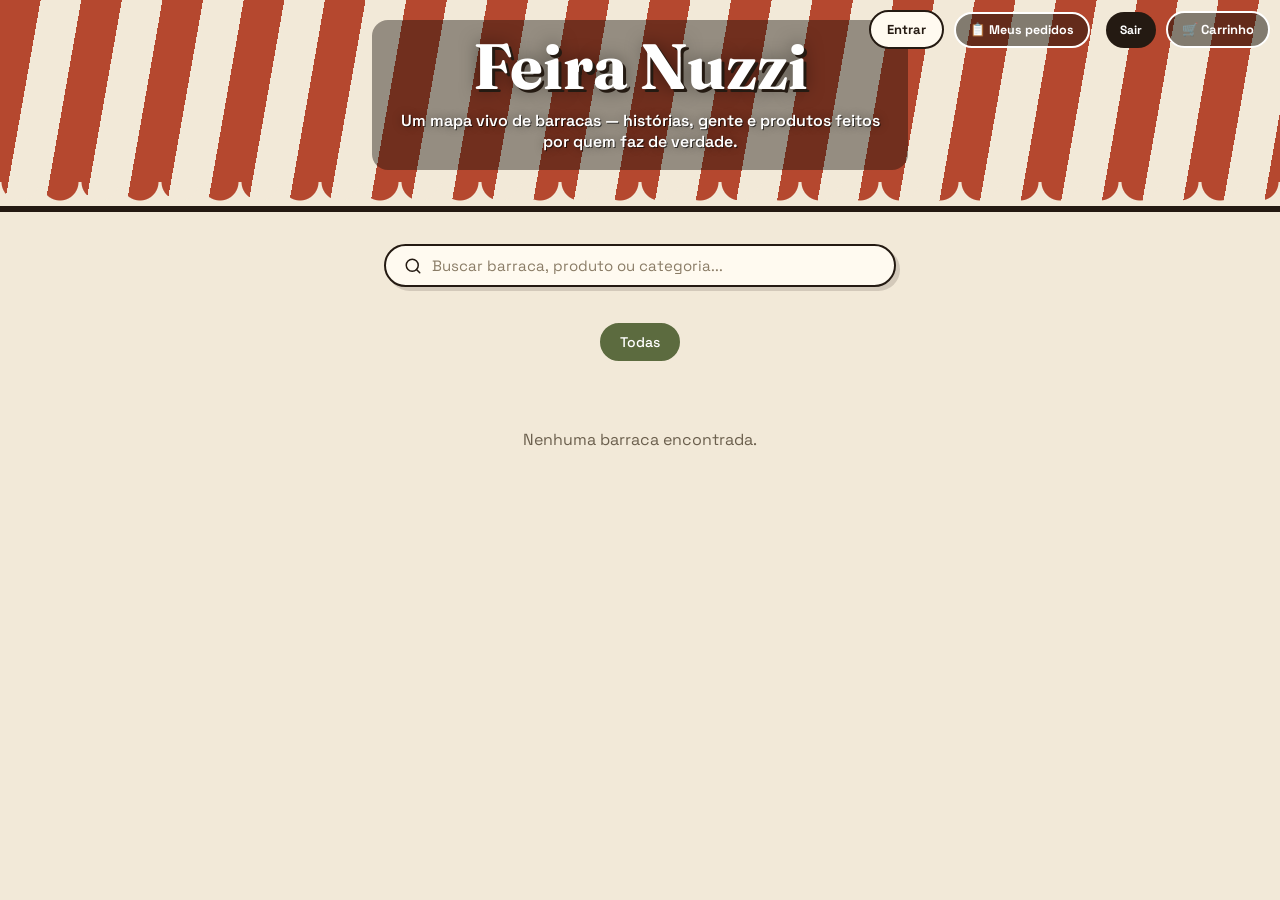
==== index.html @ e89bd3b4 "teste" ====
<!DOCTYPE html>
<html lang="pt-BR">

<head>
    <meta charset="UTF-8">
    <meta name="viewport" content="width=device-width, initial-scale=1, viewport-fit=cover">
    <meta name="theme-color" content="#b5482f">
    <meta name="color-scheme" content="light">
    <meta name="mobile-web-app-capable" content="yes">
    <meta name="apple-mobile-web-app-capable" content="yes">
    <meta name="apple-mobile-web-app-status-bar-style" content="black-translucent">
    <meta name="apple-mobile-web-app-title" content="Feira Nuzzi">
    <title>Feira Nuzzi</title>
    <link rel="stylesheet" href="style.css">
</head>

<body>

    <svg style="display:none" aria-hidden="true">
        <symbol id="i-eye" viewBox="0 0 24 24">
            <path d="M1 12s4-8 11-8 11 8 11 8-4 8-11 8-11-8-11-8z" />
            <circle cx="12" cy="12" r="3" />
        </symbol>
        <symbol id="i-eye-off" viewBox="0 0 24 24">
            <path d="M17.94 17.94A10.94 10.94 0 0 1 12 20c-7 0-11-8-11-8a21.86 21.86 0 0 1 5.06-6.94" />
            <path d="M9.9 4.24A10.94 10.94 0 0 1 12 4c7 0 11 8 11 8a21.86 21.86 0 0 1-3.22 4.44" />
            <path d="M14.12 14.12a3 3 0 1 1-4.24-4.24" />
            <line x1="1" y1="1" x2="23" y2="23" />
        </symbol>
        <symbol id="i-search" viewBox="0 0 24 24">
            <circle cx="11" cy="11" r="8" />
            <line x1="21" y1="21" x2="16.65" y2="16.65" />
        </symbol>
    </svg>

    <div class="login-wrap" id="loginScreen">
        <header class="top">
            <div class="title-block">
                <div class="eyebrow">Bem-vindo(a)</div>
                <h1>Feira Nuzzi</h1>
                <p>Um único login para reservar na feira ou tocar a sua barraca.</p>
            </div>
        </header>
        <div class="lp-body">
            <div class="auth-panel">
                <button type="button" class="back-to-catalog" id="backToCatalogBtn">← Voltar ao catálogo</button>
                <div class="top-tag">ACESSO ÚNICO</div>
                <h2 id="lpTitle">Entrar</h2>
                <p class="sub" id="lpSub">Acesse com o mesmo login, cliente ou vendedor — a gente leva você pro lugar
                    certo.</p>
                <div class="login-note" id="loginNote">Faça login (ou crie sua conta) pra continuar.</div>

                <div class="auth-tabs">
                    <button type="button" id="tabLoginBtn" class="active">Entrar</button>
                    <button type="button" id="tabRegisterBtn">Criar conta</button>
                </div>

                <form id="loginForm">
                    <div class="field">
                        <label for="loginEmail">E-mail</label>
                        <input type="email" id="loginEmail" placeholder="voce@escola.pr.gov.br" autocomplete="username"
                            required>
                    </div>
                    <div class="field">
                        <label for="loginPass">Senha</label>
                        <div class="input-wrap">
                            <input type="password" id="loginPass" placeholder="••••••••" autocomplete="current-password"
                                required>
                            <button type="button" class="toggle-eye" data-target="loginPass" aria-label="Mostrar senha">
                                <svg class="icon"><use href="#i-eye" /></svg>
                            </button>
                        </div>
                    </div>
                    <div class="field-error" id="loginError">E-mail ou senha incorretos.</div>
                    <div class="forgot-msg" id="forgotMsg">Se este e-mail existir, enviaremos as instruções
                        (demonstração).</div>
                    <div class="row-between">
                        <label class="remember"><input type="checkbox" id="rememberMe" checked> Manter conectado</label>
                        <button type="button" class="forgot-link" id="forgotBtn">Esqueci minha senha</button>
                    </div>
                    <button type="submit" class="auth-submit">Entrar</button>
                </form>

                <form id="registerForm" style="display:none">
                    <div class="field" id="regNameField">
                        <label for="regName">Seu nome</label>
                        <input type="text" id="regName" placeholder="Como podemos te chamar?" required>
                    </div>
                    <div class="field">
                        <label for="regEmail">E-mail</label>
                        <input type="email" id="regEmail" placeholder="voce@escola.pr.gov.br" autocomplete="username" required>
                    </div>
                    <div class="field">
                        <label for="regPass">Crie uma senha</label>
                        <div class="input-wrap">
                            <input type="password" id="regPass" placeholder="Mínimo 6 caracteres" minlength="6"
                                autocomplete="new-password" required>
                            <button type="button" class="toggle-eye" data-target="regPass" aria-label="Mostrar senha">
                                <svg class="icon"><use href="#i-eye" /></svg>
                            </button>
                        </div>
                    </div>
                    <div class="field-error" id="registerError"></div>
                    <button type="submit" class="auth-submit">Criar conta e entrar</button>
                </form>

                <div class="lp-note">
                    <b>Contas de demonstração:</b><br>
                    Cliente: cliente@feiranuzzi.com · senha compras123<br>
                    Vendedor: nino@feiranuzzi.com · senha colheita2024<br>
                    Admin: admin@feiranuzzi.com · senha admin123
                </div>
            </div>
        </div>
    </div>

    <div id="app-cliente">
        <header class="top">
            <div class="header-actions">
                <button type="button" class="feira-login-link" id="openLoginBtn">Entrar</button>
                <div class="account-cluster" id="accountCluster" hidden>
                    <button type="button" class="feira-orders-btn" id="openOrdersBtn">📋 Meus pedidos</button>
                    <button type="button" class="feira-logout-btn" id="logoutBtn">Sair</button>
                </div>
                <div class="cart-corner">
                    <button class="cart-btn" id="cartBtn">
                        🛒 Carrinho
                        <span class="cart-badge" id="cartBadge" style="display:none">0</span>
                    </button>
                </div>
            </div>
            <div class="title-block">
                <h1>Feira Nuzzi</h1>
                <p>Um mapa vivo de barracas — histórias, gente e produtos feitos por quem faz de verdade.</p>
            </div>
        </header>

        <div class="cart-overlay" id="cartOverlay">
            <div class="cart-panel">
                <button class="close" id="cartClose">✕</button>
                <h2>Seu carrinho</h2>
                <div id="cartContent"></div>
            </div>
        </div>

        <div class="orders-overlay" id="ordersOverlay">
            <div class="orders-panel">
                <button class="close" id="ordersClose">✕</button>
                <h2>Meus pedidos</h2>
                <p class="sub">Acompanhe o status e a senha de retirada de cada reserva.</p>
                <div id="ordersContent"></div>
            </div>
        </div>

        <div class="ticket-overlay" id="ticketOverlay">
            <div class="ticket-panel" id="ticketPanel"></div>
        </div>

        <div class="confirm-overlay" id="confirmOverlay">
            <div class="confirm-panel" id="confirmPanel"></div>
        </div>

        <div class="search-wrap">
            <div class="search-box">
                <svg width="18" height="18" viewBox="0 0 24 24" fill="none" stroke="currentColor" stroke-width="2"
                    stroke-linecap="round" stroke-linejoin="round">
                    <circle cx="11" cy="11" r="8"></circle>
                    <line x1="21" y1="21" x2="16.65" y2="16.65"></line>
                </svg>
                <input type="text" id="searchInput" placeholder="Buscar barraca, produto ou categoria...">
            </div>
        </div>

        <div class="filters" id="filters"></div>

        <main>
            <div class="grid" id="grid"></div>
        </main>

        <div class="overlay" id="overlay">
            <div class="panel" id="panel"></div>
        </div>
    </div>

    <script src="script.js"></script>
</body>

</html>
---- style.css ----
@import url('https://fonts.googleapis.com/css2?family=Fraunces:opsz,wght@9..144,400;9..144,600;9..144,700&family=Space+Grotesk:wght@400;500;700&display=swap');

:root {
    --canvas: #f2e9d8;
    --awning-a: #b5482f;
    --awning-b: #f2e9d8;
    --ink: #241a12;
    --ink-soft: #3a2f22;
    --olive: #5c6b3f;
    --mustard: #d69a2d;
    --card: #fffaf0;
    --line: rgba(36, 26, 18, 0.15);
    --muted: #6b5f4d;
    --label: #5c5142;
}

* { box-sizing: border-box; margin: 0; padding: 0; }

html, body { width: 100%; max-width: 100%; overflow-x: hidden; }
html { -webkit-text-size-adjust: 100%; text-size-adjust: 100%; }

body {
    background: var(--canvas);
    color: var(--ink);
    font-family: 'Space Grotesk', sans-serif;
    min-height: 100vh;
    min-height: 100dvh;
    padding-left: env(safe-area-inset-left);
    padding-right: env(safe-area-inset-right);
}

h1, h2, h3, .display { font-family: 'Fraunces', serif; }
button, input, select, textarea { font-family: inherit; color: inherit; font-size: 16px; }
button { cursor: pointer; -webkit-tap-highlight-color: transparent; touch-action: manipulation; }
img { max-width: 100%; height: auto; display: block; }
input, select, textarea { max-width: 100%; }

@media (prefers-reduced-motion: reduce) {
    * { animation-duration: 0.001ms !important; transition-duration: 0.001ms !important; }
}

:focus-visible { outline: 2px solid var(--mustard); outline-offset: 2px; }

.icon { width: 18px; height: 18px; stroke: currentColor; fill: none; stroke-width: 2; stroke-linecap: round; stroke-linejoin: round; flex: none; }

header.top {
    position: relative;
    overflow: hidden;
    background: repeating-linear-gradient(100deg, var(--awning-a) 0px, var(--awning-a) 40px, var(--awning-b) 40px, var(--awning-b) 80px);
    padding: calc(20px + env(safe-area-inset-top)) 16px 36px;
    text-align: center;
    border-bottom: 6px solid var(--ink);
}
header.top::after {
    content: "";
    position: absolute;
    left: 0; right: 0; bottom: -2px; height: 26px;
    background: radial-gradient(circle at 20px 0, transparent 18px, var(--canvas) 19px) repeat-x;
    background-size: 40px 26px;
}
header.top .eyebrow {
    display: inline-block;
    font-size: 12px;
    letter-spacing: .14em;
    text-transform: uppercase;
    color: #fff;
    background: var(--ink);
    padding: 6px 14px;
    border-radius: 2px;
    margin-bottom: 14px;
}
header.top .title-block {
    display: inline-block;
    max-width: min(100%, 640px);
    background: rgba(20, 14, 8, .42);
    border-radius: 16px;
    padding: 14px clamp(14px, 4vw, 28px) 18px;
}
header.top h1 {
    color: #fff;
    font-size: clamp(28px, 8vw, 64px);
    font-weight: 700;
    text-shadow: 3px 3px 0 var(--ink), 0 0 18px rgba(0, 0, 0, .5);
    line-height: 1;
    word-break: break-word;
}
header.top p {
    color: #fff;
    max-width: 480px;
    margin: 12px auto 0;
    font-size: clamp(13px, 3.6vw, 16px);
    font-weight: 600;
    text-shadow: 1px 1px 0 rgba(0, 0, 0, .6), 0 0 10px rgba(0, 0, 0, .4);
}

.header-actions {
    position: absolute;
    top: calc(10px + env(safe-area-inset-top));
    right: max(10px, env(safe-area-inset-right));
    z-index: 5;
    display: flex;
    align-items: center;
    gap: 10px;
    max-width: calc(100% - 20px);
    flex-wrap: wrap;
    justify-content: flex-end;
}

.cart-corner { flex: none; }

.cart-btn {
    font-family: 'Space Grotesk', sans-serif;
    font-weight: 700;
    font-size: 13px;
    border: 2px solid #fff;
    background: rgba(20, 14, 8, .5);
    color: #fff;
    padding: 8px 14px;
    border-radius: 999px;
    display: flex;
    align-items: center;
    gap: 6px;
    position: relative;
    transition: background .15s ease;
}
.cart-btn:hover { background: rgba(20, 14, 8, .75); }

.cart-badge {
    position: absolute;
    top: -6px;
    right: -6px;
    background: var(--awning-a);
    color: #fff;
    font-size: 11px;
    font-weight: 700;
    min-width: 18px;
    height: 18px;
    border-radius: 999px;
    display: flex;
    align-items: center;
    justify-content: center;
    padding: 0 4px;
    border: 2px solid var(--canvas);
}

.auth-submit, .btn-ink, .add-submit, .profile-save, .order-action {
    border: 2px solid var(--ink);
    border-radius: 999px;
    padding: 13px 18px;
    background: var(--ink);
    color: #fff;
    font-weight: 700;
    font-size: 15px;
    min-height: 46px;
}
.auth-submit { width: 100%; }
.auth-submit:hover, .btn-ink:hover { background: var(--ink-soft); }

.btn-ghost {
    border: 2px solid var(--ink);
    background: var(--card);
    color: var(--ink);
    border-radius: 999px;
    padding: 12px 18px;
    font-weight: 700;
    font-size: 13.5px;
}
.btn-ghost:hover { background: #efe6d2; }

.login-wrap {
    display: block;
    position: fixed;
    inset: 0;
    z-index: 300;
    background: var(--canvas);
    overflow-y: auto;
    -webkit-overflow-scrolling: touch;
}
.login-wrap.hidden { display: none; }

.lp-body {
    display: flex;
    justify-content: center;
    padding: 28px 16px calc(40px + env(safe-area-inset-bottom));
}

.auth-panel {
    background: var(--card);
    width: 100%;
    max-width: 420px;
    border: 2px solid var(--ink);
    border-radius: 14px;
    box-shadow: 10px 10px 0 rgba(0, 0, 0, .18);
    padding: 24px 18px 22px;
    animation: rise .25s ease;
}
@keyframes rise { from { transform: translateY(16px); opacity: 0; } to { transform: translateY(0); opacity: 1; } }
@keyframes slideIn { from { transform: translateX(24px); opacity: 0; } to { transform: translateX(0); opacity: 1; } }

.auth-panel .top-tag { font-size: 12px; font-weight: 700; color: var(--muted); letter-spacing: .03em; margin-bottom: 6px; }
.auth-panel h2 { font-size: 26px; margin-bottom: 4px; }
.auth-panel .sub { font-size: 13.5px; color: var(--muted); margin-bottom: 20px; }

.auth-tabs { display: flex; gap: 8px; margin-bottom: 20px; }
.auth-tabs button {
    flex: 1;
    min-height: 42px;
    padding: 8px 10px;
    border-radius: 999px;
    border: 2px solid var(--ink);
    background: var(--card);
    font-weight: 700;
    font-size: 13px;
}
.auth-tabs button.active { background: var(--olive); color: #fff; border-color: var(--olive); }

.field { margin-bottom: 14px; }
.field label {
    display: block;
    font-size: 12px;
    font-weight: 700;
    text-transform: uppercase;
    letter-spacing: .05em;
    color: var(--label);
    margin-bottom: 6px;
}
.field input, .field select {
    width: 100%;
    border: 2px solid var(--ink);
    border-radius: 8px;
    padding: 12px 12px;
    font-size: 16px;
    background: #fffefb;
}
.field input:focus, .field select:focus { outline: 2px solid var(--mustard); }

.input-wrap { position: relative; }
.input-wrap input { padding-right: 42px; }
.toggle-eye {
    position: absolute;
    right: 10px;
    top: 50%;
    transform: translateY(-50%);
    background: none;
    border: none;
    color: var(--muted);
    padding: 4px;
    display: flex;
}
.toggle-eye:hover { color: var(--ink); }

.field-error { font-size: 12.5px; color: var(--awning-a); margin: -4px 0 12px; display: none; font-weight: 700; }
.field-error.show { display: block; }

.row-between { display: flex; align-items: center; justify-content: space-between; margin-bottom: 16px; gap: 10px; flex-wrap: wrap; }
.remember { display: flex; align-items: center; gap: 7px; font-size: 12.5px; color: var(--muted); }
.remember input { width: 15px; height: 15px; accent-color: var(--olive); }

.forgot-link { font-size: 12.5px; font-weight: 700; color: var(--awning-a); background: none; border: none; }

.lp-note {
    margin-top: 16px;
    font-size: 12px;
    color: var(--label);
    line-height: 1.5;
    background: #f4ecd8;
    border: 1px solid #e3d4ab;
    border-radius: 9px;
    padding: 11px 13px;
}

.forgot-msg { font-size: 12.5px; color: var(--olive); font-weight: 700; margin: -6px 0 14px; display: none; }
.forgot-msg.show { display: block; }

.back-to-catalog {
    display: inline-block;
    background: none;
    border: none;
    font-size: 13px;
    font-weight: 700;
    color: var(--muted);
    margin-bottom: 10px;
    padding: 0;
}
.back-to-catalog:hover { color: var(--ink); }

.login-note {
    font-size: 13px;
    font-weight: 700;
    color: var(--awning-a);
    background: rgba(181, 72, 47, .08);
    border: 2px solid var(--awning-a);
    border-radius: 8px;
    padding: 10px 12px;
    margin-bottom: 16px;
    display: none;
}
.login-note.show { display: block; }

#app-cliente { display: none; }

.filters {
    max-width: 1080px;
    margin: 36px auto 0;
    padding: 0 clamp(14px, 4vw, 24px);
    display: flex;
    gap: 10px;
    flex-wrap: wrap;
    justify-content: center;
}
.filters button {
    font-family: 'Space Grotesk', sans-serif;
    font-weight: 500;
    font-size: 14px;
    border: 2px solid var(--ink);
    background: var(--card);
    color: var(--ink);
    padding: 8px 18px;
    border-radius: 999px;
    transition: transform .15s ease, background .15s ease;
}
.filters button:hover { transform: translateY(-2px); }
.filters button.active { background: var(--olive); color: #fff; border-color: var(--olive); }

.search-wrap { max-width: 560px; margin: 32px auto 0; padding: 0 clamp(14px, 4vw, 24px); }
.search-box {
    display: flex;
    align-items: center;
    gap: 10px;
    background: var(--card);
    border: 2px solid var(--ink);
    border-radius: 999px;
    padding: 10px 18px;
    box-shadow: 4px 4px 0 var(--line);
}
.search-box svg { flex: none; }
.search-box input {
    flex: 1;
    border: none;
    outline: none;
    background: transparent;
    font-family: 'Space Grotesk', sans-serif;
    font-size: 15px;
    color: var(--ink);
}
.search-box input::placeholder { color: #8a7c66; }

main { max-width: 1080px; margin: 28px auto 80px; padding: 0 clamp(14px, 4vw, 24px); }
.grid {
    display: grid;
    grid-template-columns: repeat(auto-fill, minmax(min(260px, 100%), 1fr));
    gap: clamp(16px, 4vw, 26px);
}

.stall-card {
    background: var(--card);
    border: 2px solid var(--ink);
    border-radius: 10px;
    overflow: hidden;
    cursor: pointer;
    position: relative;
    transition: transform .2s ease, box-shadow .2s ease;
    box-shadow: 5px 5px 0 var(--line);
}
.stall-card:hover { transform: translate(-3px, -3px); box-shadow: 8px 8px 0 var(--mustard); }
.stall-card img { width: 100%; height: 170px; object-fit: cover; display: block; border-bottom: 2px solid var(--ink); }
.stall-card .tag {
    position: absolute;
    top: 10px; left: 10px;
    background: var(--ink);
    color: #fff;
    font-size: 11px;
    letter-spacing: .08em;
    text-transform: uppercase;
    padding: 4px 10px;
    border-radius: 999px;
}
.stall-card .body { padding: 16px 18px 20px; }
.stall-card h3 { font-size: 22px; margin-bottom: 4px; }
.stall-card .loc { font-size: 13px; color: #5c5142; display: flex; align-items: center; gap: 6px; margin-bottom: 8px; }
.stall-card .desc { font-size: 13.5px; line-height: 1.4; color: #3a2f22; }
.stall-card .more { margin-top: 12px; font-size: 13px; font-weight: 700; color: var(--awning-a); }

.overlay {
    position: fixed;
    inset: 0;
    background: rgba(20, 14, 8, .55);
    display: none;
    align-items: flex-start;
    justify-content: center;
    padding: clamp(16px, 6vw, 40px) 12px;
    z-index: 100;
    overflow-y: auto;
    backdrop-filter: blur(2px);
}
.overlay.open { display: flex; }

.panel {
    background: var(--card);
    max-width: 820px;
    width: 100%;
    border: 2px solid var(--ink);
    border-radius: 14px;
    box-shadow: 10px 10px 0 rgba(0, 0, 0, .25);
    overflow: hidden;
    animation: rise .25s ease;
}
.panel-head { position: relative; }
.panel-head .close {
    position: absolute;
    top: 14px; right: 14px;
    width: 36px; height: 36px;
    border-radius: 50%;
    background: var(--ink);
    color: #fff;
    border: none;
    font-size: 18px;
    z-index: 5;
}
.gallery { display: grid; grid-template-columns: 2fr 1fr; gap: 4px; height: 280px; }
.gallery img { width: 100%; height: 100%; object-fit: cover; }
.gallery .side { display: grid; grid-template-rows: 1fr 1fr; gap: 4px; }

.panel-body { padding: clamp(18px, 5vw, 26px) clamp(16px, 5vw, 30px) clamp(22px, 6vw, 34px); }
.panel-body .tag {
    display: inline-block;
    background: var(--mustard);
    color: var(--ink);
    font-size: 11px;
    text-transform: uppercase;
    letter-spacing: .08em;
    padding: 4px 10px;
    border-radius: 999px;
    margin-bottom: 10px;
    font-weight: 700;
}
.panel-body h2 { font-size: clamp(24px, 6vw, 34px); margin-bottom: 6px; }
.panel-body .owner { color: #6b5f4d; font-size: 14px; margin-bottom: 16px; }
.panel-body .about { font-size: 15px; line-height: 1.6; margin-bottom: 22px; }

.loc-block {
    display: flex;
    gap: 16px;
    align-items: flex-start;
    border: 2px solid var(--ink);
    border-radius: 10px;
    padding: 14px 16px;
    margin-bottom: 26px;
    background: #fffefb;
}
.loc-block .pin {
    width: 44px; height: 44px;
    border-radius: 50%;
    background: var(--olive);
    color: #fff;
    display: flex; align-items: center; justify-content: center;
    font-size: 20px;
    flex: none;
}
.loc-block .info b { display: block; font-size: 15px; margin-bottom: 2px; }
.loc-block .info span { font-size: 13px; color: #5c5142; }
.loc-block .hours { margin-top: 6px; font-size: 13px; color: var(--awning-a); font-weight: 700; }

.section-label {
    font-family: 'Fraunces', serif;
    font-size: 20px;
    margin-bottom: 14px;
    border-bottom: 3px solid var(--ink);
    padding-bottom: 6px;
}

.products { display: grid; grid-template-columns: repeat(auto-fill, minmax(min(190px, 100%), 1fr)); gap: 16px; }
.product { border: 2px solid var(--ink); border-radius: 10px; overflow: hidden; background: #fff; }
.product img { width: 100%; height: 130px; object-fit: cover; border-bottom: 2px solid var(--ink); }
.product .pbody { padding: 12px 14px 14px; }
.product h4 { font-size: 15px; margin-bottom: 3px; }
.product .price { color: var(--awning-a); font-weight: 700; font-size: 14px; margin-bottom: 5px; }
.product p { font-size: 12.5px; line-height: 1.4; color: #4a4030; }

.product-add {
    margin-top: 8px;
    width: 100%;
    border: 2px solid var(--ink);
    background: var(--card);
    color: var(--ink);
    font-family: 'Space Grotesk', sans-serif;
    font-weight: 700;
    font-size: 12.5px;
    padding: 7px 10px;
    border-radius: 999px;
    transition: background .15s ease, color .15s ease;
}
.product-add:hover, .product-add.added { background: var(--olive); color: #fff; border-color: var(--olive); }
.product-add:disabled { opacity: .55; cursor: not-allowed; background: #e9e4d8; color: #6b5f4d; border-color: #d8d0bd; }
.product-add:disabled:hover { background: #e9e4d8; color: #6b5f4d; border-color: #d8d0bd; }

.cart-overlay {
    position: fixed;
    inset: 0;
    background: rgba(20, 14, 8, .55);
    display: none;
    align-items: stretch;
    justify-content: flex-end;
    z-index: 220;
}
.cart-overlay.open { display: flex; }
.cart-panel {
    background: var(--card);
    width: 100%;
    max-width: 400px;
    height: 100%;
    border-left: 2px solid var(--ink);
    box-shadow: -8px 0 24px rgba(0, 0, 0, .2);
    padding: 26px 22px 22px;
    overflow-y: auto;
    position: relative;
    animation: slideIn .25s ease;
}
.cart-panel .close {
    position: absolute;
    top: 14px; right: 14px;
    width: 32px; height: 32px;
    border-radius: 50%;
    background: var(--ink);
    color: #fff;
    border: none;
    font-size: 16px;
}
.cart-panel h2 { font-size: 24px; margin-bottom: 18px; }
.cart-empty { text-align: center; color: #6b5f4d; font-size: 14px; padding: 40px 0; }

.cart-warning {
    padding: 10px 12px;
    background: #fff3cd;
    border: 1px solid var(--mustard);
    border-radius: 8px;
    font-size: 12.5px;
    color: #4a4030;
    margin-bottom: 12px;
    line-height: 1.4;
}

.cart-item {
    display: grid;
    grid-template-columns: 52px 1fr auto;
    gap: 12px;
    align-items: center;
    padding: 10px 0;
    border-bottom: 1px solid #e3d9c3;
}
.cart-item img {
    width: 52px; height: 52px;
    border-radius: 8px;
    object-fit: cover;
    border: 2px solid var(--ink);
}
.cart-item .info .name { font-weight: 700; font-size: 13.5px; }
.cart-item .info .stall { font-size: 11px; color: #6b5f4d; }
.cart-item .info .price { font-size: 12px; color: var(--awning-a); font-weight: 700; margin-top: 2px; }
.cart-item .qty-controls { display: flex; align-items: center; gap: 6px; justify-self: end; }
.cart-item .qty-controls button {
    width: 24px; height: 24px;
    border-radius: 50%;
    border: 2px solid var(--ink);
    background: var(--card);
    font-weight: 700;
    font-size: 13px;
    line-height: 1;
}
.cart-item .qty-controls span { font-weight: 700; font-size: 13px; min-width: 16px; text-align: center; }

.cart-total {
    display: flex;
    justify-content: space-between;
    align-items: center;
    margin-top: 18px;
    padding-top: 14px;
    border-top: 2px solid var(--ink);
    font-weight: 700;
    font-size: 16px;
}
.cart-checkout {
    width: 100%;
    margin-top: 16px;
    border: 2px solid var(--ink);
    background: var(--ink);
    color: #fff;
    font-family: 'Space Grotesk', sans-serif;
    font-weight: 700;
    font-size: 14px;
    padding: 13px;
    border-radius: 999px;
}
.cart-checkout:hover { background: #3a2f22; }
.cart-checkout:disabled { opacity: .5; cursor: not-allowed; }

.confirm-overlay, .ticket-overlay {
    position: fixed;
    inset: 0;
    background: rgba(20, 14, 8, .6);
    display: none;
    align-items: center;
    justify-content: center;
    padding: 20px;
    z-index: 225;
}
.ticket-overlay { z-index: 230; }
.confirm-overlay.open, .ticket-overlay.open { display: flex; }

.confirm-panel, .ticket-panel {
    background: var(--card);
    width: 100%;
    max-width: 420px;
    border: 2px solid var(--ink);
    border-radius: 14px;
    box-shadow: 10px 10px 0 rgba(0, 0, 0, .25);
    padding: 26px 24px 24px;
    position: relative;
    max-height: 88vh;
    overflow-y: auto;
    animation: rise .25s ease;
}
.ticket-panel { background: #fffefb; border-style: dashed; }

.confirm-panel .close, .ticket-panel .close {
    position: absolute;
    top: 12px; right: 12px;
    width: 30px; height: 30px;
    border-radius: 50%;
    background: var(--ink);
    color: #fff;
    border: none;
    font-size: 16px;
}
.confirm-panel h2 { font-size: 22px; margin-bottom: 4px; }
.confirm-panel .sub { font-size: 13px; color: #6b5f4d; margin-bottom: 18px; }

.confirm-stall {
    border: 2px solid var(--ink);
    border-radius: 12px;
    padding: 12px 14px;
    margin-bottom: 12px;
    background: #fffefb;
}
.confirm-stall .stall-name { font-weight: 700; font-size: 14.5px; }
.confirm-stall .citem { display: flex; justify-content: space-between; font-size: 13px; padding: 4px 0; }

.confirm-total {
    display: flex;
    justify-content: space-between;
    align-items: center;
    margin-top: 14px;
    padding-top: 12px;
    border-top: 2px solid var(--ink);
    font-weight: 700;
    font-size: 15px;
}
.confirm-check {
    display: flex;
    align-items: flex-start;
    gap: 10px;
    margin-top: 16px;
    padding: 12px;
    border-radius: 10px;
    background: #f4ecd8;
    border: 1px solid #e3d4ab;
    font-size: 12.5px;
    color: #4a4030;
    line-height: 1.4;
}
.confirm-check input { margin-top: 2px; flex: none; }

.confirm-actions { display: flex; gap: 10px; margin-top: 18px; }
.confirm-actions button {
    font-family: 'Space Grotesk', sans-serif;
    font-weight: 700;
    font-size: 13.5px;
    padding: 12px;
    border-radius: 999px;
    flex: 1;
}
.confirm-back { border: 2px solid var(--ink); background: var(--card); color: var(--ink); }
.confirm-back:hover { background: #efe6d2; }
.confirm-final { border: 2px solid var(--ink); background: var(--ink); color: #fff; }
.confirm-final:hover { background: #3a2f22; }
.confirm-final:disabled { opacity: .45; cursor: not-allowed; }

.ticket-head { text-align: center; margin-bottom: 16px; }
.ticket-head .stamp {
    display: inline-block;
    font-size: 12px;
    font-weight: 700;
    letter-spacing: .1em;
    text-transform: uppercase;
    background: var(--olive);
    color: #fff;
    padding: 5px 12px;
    border-radius: 999px;
    margin-bottom: 10px;
}
.ticket-head h2 { font-size: 22px; }
.ticket-head .order-code { font-size: 11px; letter-spacing: .08em; text-transform: uppercase; color: #6b5f4d; margin-top: 10px; font-weight: 700; }
.ticket-head .order-id {
    display: inline-block;
    font-family: 'Fraunces', serif;
    font-size: 26px;
    font-weight: 700;
    letter-spacing: .04em;
    color: var(--ink);
    background: var(--mustard);
    border: 2px solid var(--ink);
    border-radius: 10px;
    padding: 6px 16px;
    margin-top: 4px;
}

.orders-overlay {
    position: fixed;
    inset: 0;
    background: rgba(20, 14, 8, .55);
    display: none;
    align-items: stretch;
    justify-content: flex-end;
    z-index: 220;
}
.orders-overlay.open { display: flex; }
.orders-panel {
    background: var(--card);
    width: 100%;
    max-width: 420px;
    height: 100%;
    border-left: 2px solid var(--ink);
    box-shadow: -8px 0 24px rgba(0, 0, 0, .2);
    padding: 26px 22px 22px;
    overflow-y: auto;
    position: relative;
    animation: slideIn .25s ease;
}
.orders-panel .close {
    position: absolute;
    top: 14px; right: 14px;
    width: 32px; height: 32px;
    border-radius: 50%;
    background: var(--ink);
    color: #fff;
    border: none;
    font-size: 16px;
}
.orders-panel h2 { font-size: 24px; margin-bottom: 4px; }
.orders-panel .sub { font-size: 13px; color: #6b5f4d; margin-bottom: 18px; }
.orders-empty { text-align: center; color: #6b5f4d; font-size: 14px; padding: 40px 10px; line-height: 1.5; }

.order-card {
    border: 2px solid var(--ink);
    border-radius: 12px;
    padding: 14px 16px;
    margin-bottom: 14px;
    background: #fffefb;
}
.order-card-head { display: flex; justify-content: space-between; align-items: flex-start; gap: 10px; margin-bottom: 10px; flex-wrap: wrap; }
.order-card-code { font-family: 'Fraunces', serif; font-weight: 700; font-size: 17px; }
.order-card-store { font-size: 12.5px; color: #6b5f4d; margin-top: 2px; }
.order-card-items { font-size: 13px; line-height: 1.5; color: #3a2f22; padding: 8px 0; border-top: 1px dashed #cdbfa2; border-bottom: 1px dashed #cdbfa2; margin-bottom: 8px; }
.order-card-foot { display: flex; justify-content: space-between; font-size: 13.5px; font-weight: 700; }

.order-status {
    font-size: 11px;
    font-weight: 700;
    text-transform: uppercase;
    letter-spacing: .04em;
    padding: 5px 10px;
    border-radius: 999px;
    white-space: nowrap;
    border: 2px solid var(--ink);
}
.order-status.st-pendente  { background: var(--mustard); color: var(--ink); }
.order-status.st-preparo   { background: var(--olive); color: #fff; }
.order-status.st-pronto    { background: var(--awning-a); color: #fff; }
.order-status.st-concluido { background: #e9e4d8; color: #6b5f4d; }
.order-status.st-cancelado { background: #fff; color: var(--awning-a); }

.ticket-stall {
    border: 2px solid var(--ink);
    border-radius: 12px;
    padding: 14px 16px;
    margin-bottom: 14px;
    background: var(--canvas);
}
.ticket-stall .stall-name { font-weight: 700; font-size: 15.5px; }
.ticket-stall .stall-addr { font-size: 12px; color: #6b5f4d; margin: 3px 0 10px; }
.ticket-stall .titem {
    display: flex;
    justify-content: space-between;
    font-size: 13px;
    padding: 4px 0;
    border-top: 1px dashed #cdbfa2;
}
.ticket-stall .titem:first-of-type { border-top: none; }
.ticket-foot { display: flex; justify-content: space-between; align-items: center; font-weight: 700; font-size: 16px; margin-top: 6px; }
.ticket-note {
    text-align: center;
    font-size: 12px;
    color: #6b5f4d;
    margin-top: 16px;
    border-top: 1px dashed #cdbfa2;
    padding-top: 14px;
}

.feira-logout-btn {
    border: none;
    background: var(--ink);
    color: #fff;
    font-size: 12px;
    font-weight: 700;
    padding: 8px 14px;
    border-radius: 999px;
    min-height: 36px;
    margin-left: 8px;
}

.feira-login-link {
    border: 2px solid var(--ink);
    background: var(--card);
    color: var(--ink);
    font-size: 13px;
    font-weight: 700;
    padding: 9px 16px;
    border-radius: 999px;
}
.feira-login-link:hover { background: #efe6d2; }

.account-cluster { display: flex; align-items: center; gap: 8px; flex-wrap: wrap; }
.feira-orders-btn {
    border: 2px solid #fff;
    background: rgba(20, 14, 8, .5);
    color: #fff;
    font-size: 12.5px;
    font-weight: 700;
    padding: 8px 14px;
    border-radius: 999px;
    min-height: 36px;
}
.feira-orders-btn:hover { background: rgba(20, 14, 8, .75); }

@media (max-width: 720px) {
    .header-actions {
        position: static;
        justify-content: center;
        margin: 0 auto 12px;
        right: auto;
        top: auto;
    }
    header.top { padding-top: calc(12px + env(safe-area-inset-top)); }
    .auth-panel { box-shadow: 6px 6px 0 rgba(0, 0, 0, .16); }
    .cart-panel, .orders-panel { padding: 20px 16px 18px; }
    .confirm-panel, .ticket-panel { padding: 20px 16px 18px; }
    .confirm-actions { flex-direction: column; }
    .confirm-actions button { flex: none; width: 100%; }
    .stall-card img { height: 150px; }
}

@media (max-width: 560px) {
    .gallery { grid-template-columns: 1fr; height: auto; }
    .gallery .side { grid-template-columns: 1fr 1fr; grid-template-rows: none; height: 110px; }
    .header-actions { position: static; flex-direction: column; align-items: center; margin-bottom: 14px; }
    header.top { padding-top: 20px; }
    .filters { margin-top: 24px; gap: 8px; }
    .filters button { padding: 7px 14px; font-size: 13px; }
    .stall-card h3 { font-size: 19px; }
    .loc-block { padding: 12px 14px; gap: 12px; }
    .cart-item { grid-template-columns: 46px 1fr auto; gap: 10px; }
    .cart-item img { width: 46px; height: 46px; }
    .order-card-head { align-items: center; }
}

@media (max-width: 380px) {
    header.top h1 { font-size: clamp(24px, 10vw, 34px); }
    .account-cluster { justify-content: center; }
    .feira-orders-btn, .feira-logout-btn, .feira-login-link { font-size: 12px; padding: 8px 12px; }
}

@media (min-width: 721px) {
    .overlay { align-items: center; }
}
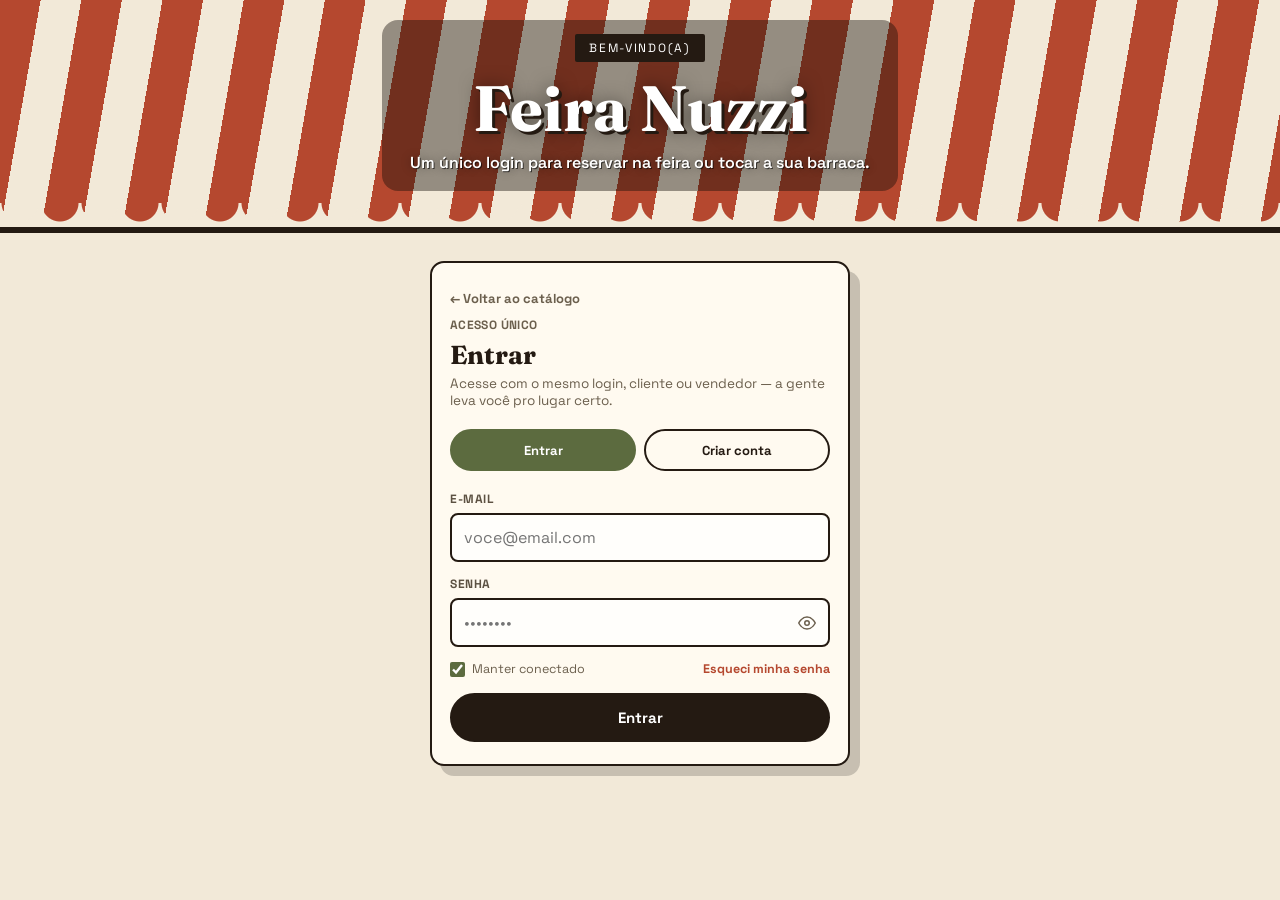
==== commit 8269a3b2: "dicionado função para o milkshake" ====
--- a/index.html
+++ b/index.html
@@ -58,7 +58,7 @@
                 <form id="loginForm">
                     <div class="field">
                         <label for="loginEmail">E-mail</label>
-                        <input type="email" id="loginEmail" placeholder="voce@escola.pr.gov.br" autocomplete="username"
+                        <input type="email" id="loginEmail" placeholder="voce@email.com" autocomplete="username"
                             required>
                     </div>
                     <div class="field">
@@ -88,7 +88,7 @@
                     </div>
                     <div class="field">
                         <label for="regEmail">E-mail</label>
-                        <input type="email" id="regEmail" placeholder="voce@escola.pr.gov.br" autocomplete="username" required>
+                        <input type="email" id="regEmail" placeholder="voce@email.com" autocomplete="username" required>
                     </div>
                     <div class="field">
                         <label for="regPass">Crie uma senha</label>
@@ -103,13 +103,13 @@
                     <div class="field-error" id="registerError"></div>
                     <button type="submit" class="auth-submit">Criar conta e entrar</button>
                 </form>
-
+<!-- 
                 <div class="lp-note">
                     <b>Contas de demonstração:</b><br>
                     Cliente: cliente@feiranuzzi.com · senha compras123<br>
                     Vendedor: nino@feiranuzzi.com · senha colheita2024<br>
                     Admin: admin@feiranuzzi.com · senha admin123
-                </div>
+                </div> -->
             </div>
         </div>
     </div>
@@ -160,6 +160,10 @@
             <div class="confirm-panel" id="confirmPanel"></div>
         </div>
 
+        <div class="confirm-overlay config-overlay" id="configOverlay">
+            <div class="confirm-panel" id="configPanel"></div>
+        </div>
+
         <div class="search-wrap">
             <div class="search-box">
                 <svg width="18" height="18" viewBox="0 0 24 24" fill="none" stroke="currentColor" stroke-width="2"
--- a/style.css
+++ b/style.css
@@ -476,6 +476,9 @@
 .product h4 { font-size: 15px; margin-bottom: 3px; }
 .product .price { color: var(--awning-a); font-weight: 700; font-size: 14px; margin-bottom: 5px; }
 .product p { font-size: 12.5px; line-height: 1.4; color: #4a4030; }
+.stock-info { font-size: 11.5px; font-weight: 700; margin-top: 4px; color: #6b5f4d; }
+.stock-info.stock-low { color: #8a5a00; }
+.stock-info.stock-out { color: #9c1f1f; text-transform: uppercase; letter-spacing: .03em; }
 
 .product-add {
     margin-top: 8px;
@@ -881,4 +884,38 @@
 
 @media (min-width: 721px) {
     .overlay { align-items: center; }
-}+}
+
+/* ---------- Produto configurável (milk-shake etc.) ---------- */
+.config-overlay { z-index: 240; }
+.cfg-section { margin-top: 16px; }
+.cfg-label {
+    font-size: 12px; font-weight: 700; text-transform: uppercase;
+    letter-spacing: .05em; color: var(--label); margin-bottom: 8px;
+}
+.cfg-label em { font-style: normal; font-weight: 600; text-transform: none; letter-spacing: 0; color: var(--muted); }
+.cfg-opts { display: flex; flex-wrap: wrap; gap: 8px; }
+.cfg-opt { position: relative; cursor: pointer; }
+.cfg-opt input { position: absolute; opacity: 0; inset: 0; width: 100%; height: 100%; margin: 0; cursor: pointer; }
+.cfg-opt span {
+    display: inline-block; padding: 8px 14px; border-radius: 999px;
+    border: 2px solid var(--ink); background: var(--card); color: var(--ink);
+    font-weight: 700; font-size: 13.5px; transition: background .15s ease, color .15s ease;
+}
+.cfg-opt span small { font-weight: 600; color: var(--muted); margin-left: 4px; }
+.cfg-opt:hover span { background: #efe6d2; }
+.cfg-opt input:checked + span { background: var(--olive); border-color: var(--olive); color: #fff; }
+.cfg-opt input:checked + span small { color: #fff; }
+.cfg-opt input:focus-visible + span { outline: 2px solid var(--mustard); outline-offset: 2px; }
+.cfg-summary {
+    display: flex; justify-content: space-between; align-items: baseline;
+    margin-top: 18px; padding-top: 14px; border-top: 2px dashed var(--line);
+    font-weight: 700;
+}
+.cfg-summary b { font-size: 22px; }
+.cfg-error { font-size: 12.5px; color: var(--awning-a); font-weight: 700; margin-top: 8px; min-height: 16px; }
+.price-from { font-size: 11.5px; font-weight: 600; color: var(--muted); margin-right: 3px; }
+.cart-item .opts, .confirm-stall .citem-opts, .ticket-stall .citem-opts {
+    display: block; font-size: 12px; font-weight: 600; color: var(--muted);
+    line-height: 1.35; margin-top: 2px;
+}
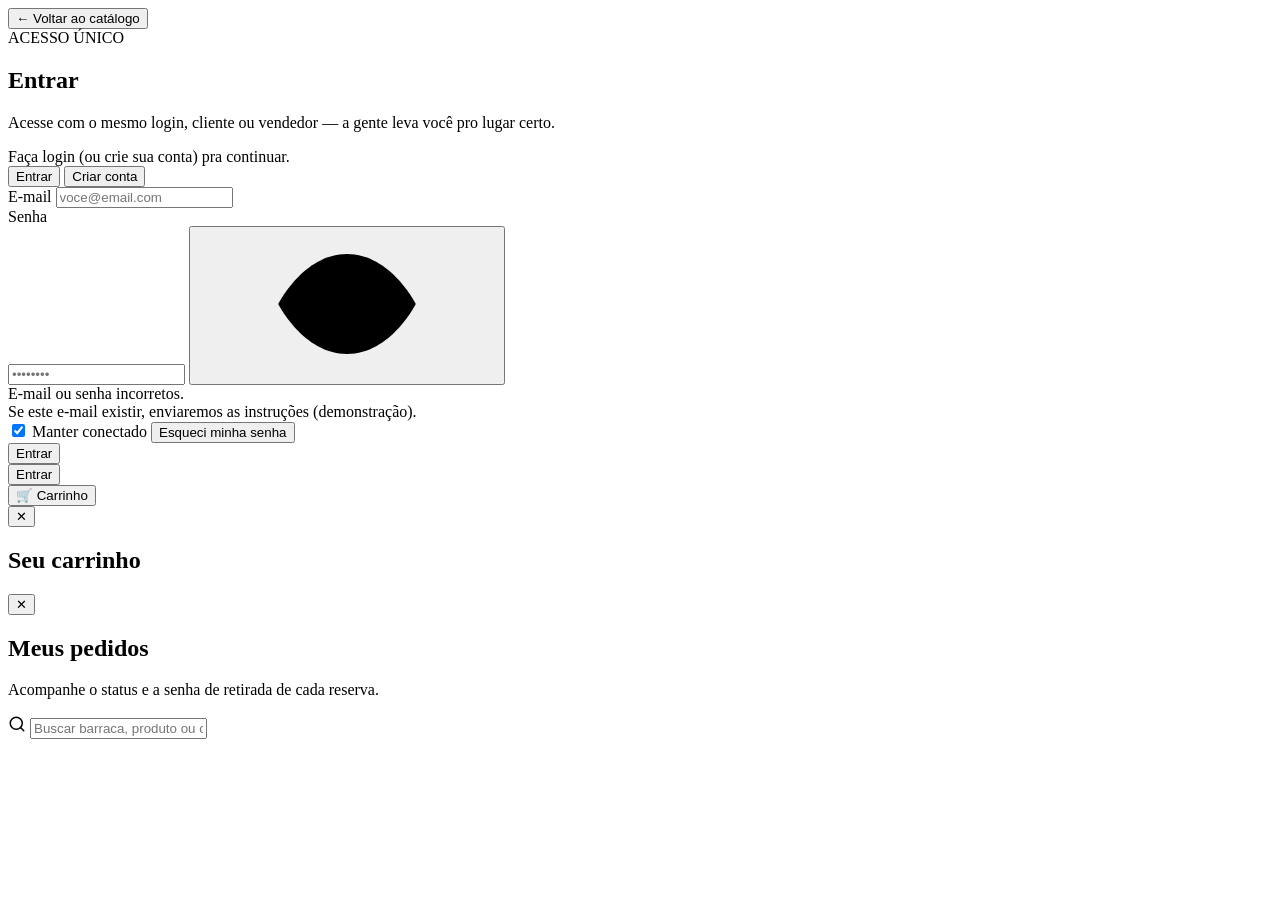
==== commit 9d15b3ba: "design icy peak Added a shortcut icon link and removed redundant title blocks." ====
--- a/index.html
+++ b/index.html
@@ -12,6 +12,7 @@
     <meta name="apple-mobile-web-app-title" content="Feira Nuzzi">
     <title>Feira Nuzzi</title>
     <link rel="stylesheet" href="style.css">
+    <link rel="shortcut icon" href="img/logo.png" type="image/x-icon">
 </head>
 
 <body>
@@ -35,11 +36,6 @@
 
     <div class="login-wrap" id="loginScreen">
         <header class="top">
-            <div class="title-block">
-                <div class="eyebrow">Bem-vindo(a)</div>
-                <h1>Feira Nuzzi</h1>
-                <p>Um único login para reservar na feira ou tocar a sua barraca.</p>
-            </div>
         </header>
         <div class="lp-body">
             <div class="auth-panel">
@@ -129,10 +125,6 @@
                     </button>
                 </div>
             </div>
-            <div class="title-block">
-                <h1>Feira Nuzzi</h1>
-                <p>Um mapa vivo de barracas — histórias, gente e produtos feitos por quem faz de verdade.</p>
-            </div>
         </header>
 
         <div class="cart-overlay" id="cartOverlay">
@@ -189,4 +181,4 @@
     <script src="script.js"></script>
 </body>
 
-</html>+</html>
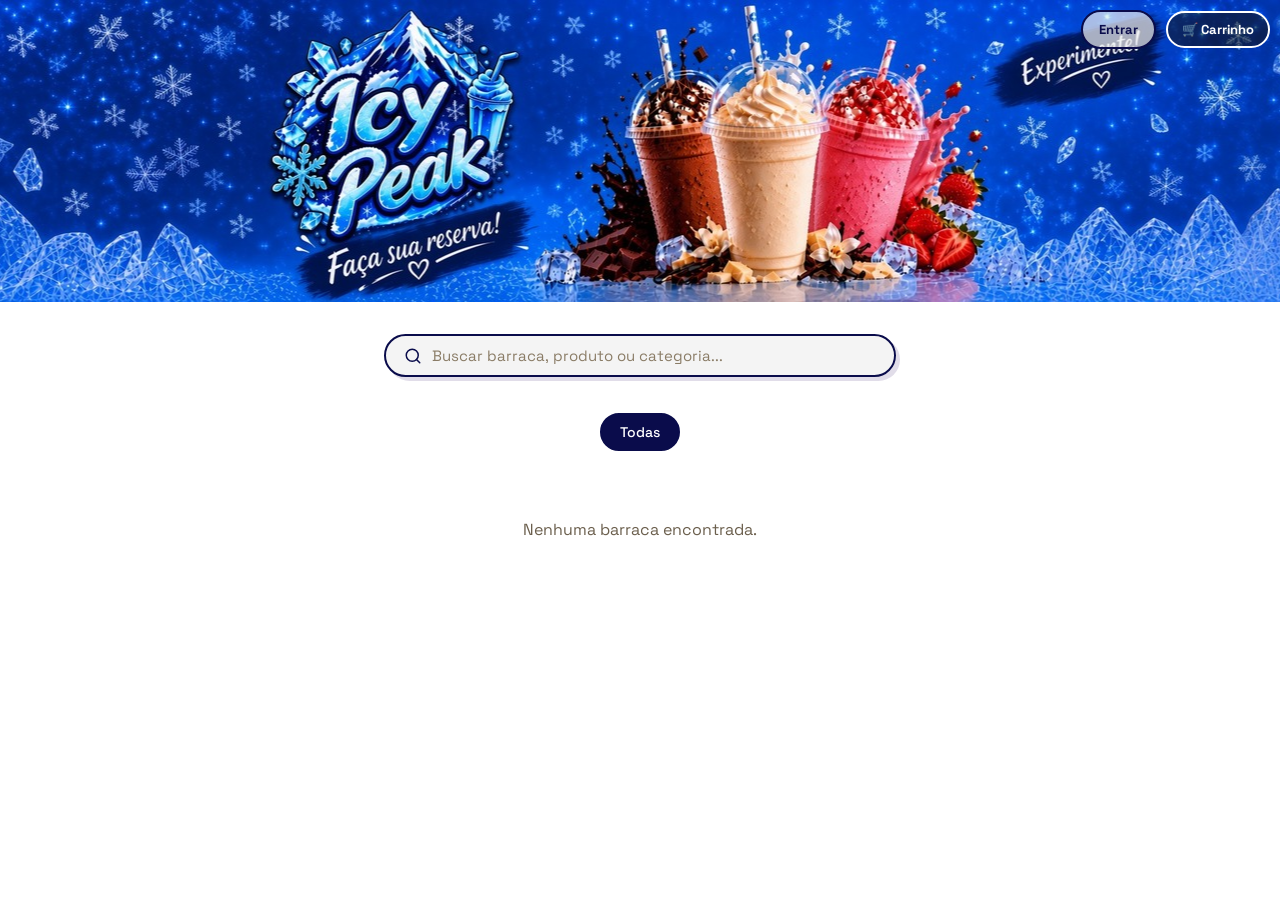
==== commit d673dfbd: "Add files via upload" ====
--- a/index.html
+++ b/index.html
@@ -1,184 +1,184 @@
-<!DOCTYPE html>
-<html lang="pt-BR">
-
-<head>
-    <meta charset="UTF-8">
-    <meta name="viewport" content="width=device-width, initial-scale=1, viewport-fit=cover">
-    <meta name="theme-color" content="#b5482f">
-    <meta name="color-scheme" content="light">
-    <meta name="mobile-web-app-capable" content="yes">
-    <meta name="apple-mobile-web-app-capable" content="yes">
-    <meta name="apple-mobile-web-app-status-bar-style" content="black-translucent">
-    <meta name="apple-mobile-web-app-title" content="Feira Nuzzi">
-    <title>Feira Nuzzi</title>
-    <link rel="stylesheet" href="style.css">
-    <link rel="shortcut icon" href="img/logo.png" type="image/x-icon">
-</head>
-
-<body>
-
-    <svg style="display:none" aria-hidden="true">
-        <symbol id="i-eye" viewBox="0 0 24 24">
-            <path d="M1 12s4-8 11-8 11 8 11 8-4 8-11 8-11-8-11-8z" />
-            <circle cx="12" cy="12" r="3" />
-        </symbol>
-        <symbol id="i-eye-off" viewBox="0 0 24 24">
-            <path d="M17.94 17.94A10.94 10.94 0 0 1 12 20c-7 0-11-8-11-8a21.86 21.86 0 0 1 5.06-6.94" />
-            <path d="M9.9 4.24A10.94 10.94 0 0 1 12 4c7 0 11 8 11 8a21.86 21.86 0 0 1-3.22 4.44" />
-            <path d="M14.12 14.12a3 3 0 1 1-4.24-4.24" />
-            <line x1="1" y1="1" x2="23" y2="23" />
-        </symbol>
-        <symbol id="i-search" viewBox="0 0 24 24">
-            <circle cx="11" cy="11" r="8" />
-            <line x1="21" y1="21" x2="16.65" y2="16.65" />
-        </symbol>
-    </svg>
-
-    <div class="login-wrap" id="loginScreen">
-        <header class="top">
-        </header>
-        <div class="lp-body">
-            <div class="auth-panel">
-                <button type="button" class="back-to-catalog" id="backToCatalogBtn">← Voltar ao catálogo</button>
-                <div class="top-tag">ACESSO ÚNICO</div>
-                <h2 id="lpTitle">Entrar</h2>
-                <p class="sub" id="lpSub">Acesse com o mesmo login, cliente ou vendedor — a gente leva você pro lugar
-                    certo.</p>
-                <div class="login-note" id="loginNote">Faça login (ou crie sua conta) pra continuar.</div>
-
-                <div class="auth-tabs">
-                    <button type="button" id="tabLoginBtn" class="active">Entrar</button>
-                    <button type="button" id="tabRegisterBtn">Criar conta</button>
-                </div>
-
-                <form id="loginForm">
-                    <div class="field">
-                        <label for="loginEmail">E-mail</label>
-                        <input type="email" id="loginEmail" placeholder="voce@email.com" autocomplete="username"
-                            required>
-                    </div>
-                    <div class="field">
-                        <label for="loginPass">Senha</label>
-                        <div class="input-wrap">
-                            <input type="password" id="loginPass" placeholder="••••••••" autocomplete="current-password"
-                                required>
-                            <button type="button" class="toggle-eye" data-target="loginPass" aria-label="Mostrar senha">
-                                <svg class="icon"><use href="#i-eye" /></svg>
-                            </button>
-                        </div>
-                    </div>
-                    <div class="field-error" id="loginError">E-mail ou senha incorretos.</div>
-                    <div class="forgot-msg" id="forgotMsg">Se este e-mail existir, enviaremos as instruções
-                        (demonstração).</div>
-                    <div class="row-between">
-                        <label class="remember"><input type="checkbox" id="rememberMe" checked> Manter conectado</label>
-                        <button type="button" class="forgot-link" id="forgotBtn">Esqueci minha senha</button>
-                    </div>
-                    <button type="submit" class="auth-submit">Entrar</button>
-                </form>
-
-                <form id="registerForm" style="display:none">
-                    <div class="field" id="regNameField">
-                        <label for="regName">Seu nome</label>
-                        <input type="text" id="regName" placeholder="Como podemos te chamar?" required>
-                    </div>
-                    <div class="field">
-                        <label for="regEmail">E-mail</label>
-                        <input type="email" id="regEmail" placeholder="voce@email.com" autocomplete="username" required>
-                    </div>
-                    <div class="field">
-                        <label for="regPass">Crie uma senha</label>
-                        <div class="input-wrap">
-                            <input type="password" id="regPass" placeholder="Mínimo 6 caracteres" minlength="6"
-                                autocomplete="new-password" required>
-                            <button type="button" class="toggle-eye" data-target="regPass" aria-label="Mostrar senha">
-                                <svg class="icon"><use href="#i-eye" /></svg>
-                            </button>
-                        </div>
-                    </div>
-                    <div class="field-error" id="registerError"></div>
-                    <button type="submit" class="auth-submit">Criar conta e entrar</button>
-                </form>
-<!-- 
-                <div class="lp-note">
-                    <b>Contas de demonstração:</b><br>
-                    Cliente: cliente@feiranuzzi.com · senha compras123<br>
-                    Vendedor: nino@feiranuzzi.com · senha colheita2024<br>
-                    Admin: admin@feiranuzzi.com · senha admin123
-                </div> -->
-            </div>
-        </div>
-    </div>
-
-    <div id="app-cliente">
-        <header class="top">
-            <div class="header-actions">
-                <button type="button" class="feira-login-link" id="openLoginBtn">Entrar</button>
-                <div class="account-cluster" id="accountCluster" hidden>
-                    <button type="button" class="feira-orders-btn" id="openOrdersBtn">📋 Meus pedidos</button>
-                    <button type="button" class="feira-logout-btn" id="logoutBtn">Sair</button>
-                </div>
-                <div class="cart-corner">
-                    <button class="cart-btn" id="cartBtn">
-                        🛒 Carrinho
-                        <span class="cart-badge" id="cartBadge" style="display:none">0</span>
-                    </button>
-                </div>
-            </div>
-        </header>
-
-        <div class="cart-overlay" id="cartOverlay">
-            <div class="cart-panel">
-                <button class="close" id="cartClose">✕</button>
-                <h2>Seu carrinho</h2>
-                <div id="cartContent"></div>
-            </div>
-        </div>
-
-        <div class="orders-overlay" id="ordersOverlay">
-            <div class="orders-panel">
-                <button class="close" id="ordersClose">✕</button>
-                <h2>Meus pedidos</h2>
-                <p class="sub">Acompanhe o status e a senha de retirada de cada reserva.</p>
-                <div id="ordersContent"></div>
-            </div>
-        </div>
-
-        <div class="ticket-overlay" id="ticketOverlay">
-            <div class="ticket-panel" id="ticketPanel"></div>
-        </div>
-
-        <div class="confirm-overlay" id="confirmOverlay">
-            <div class="confirm-panel" id="confirmPanel"></div>
-        </div>
-
-        <div class="confirm-overlay config-overlay" id="configOverlay">
-            <div class="confirm-panel" id="configPanel"></div>
-        </div>
-
-        <div class="search-wrap">
-            <div class="search-box">
-                <svg width="18" height="18" viewBox="0 0 24 24" fill="none" stroke="currentColor" stroke-width="2"
-                    stroke-linecap="round" stroke-linejoin="round">
-                    <circle cx="11" cy="11" r="8"></circle>
-                    <line x1="21" y1="21" x2="16.65" y2="16.65"></line>
-                </svg>
-                <input type="text" id="searchInput" placeholder="Buscar barraca, produto ou categoria...">
-            </div>
-        </div>
-
-        <div class="filters" id="filters"></div>
-
-        <main>
-            <div class="grid" id="grid"></div>
-        </main>
-
-        <div class="overlay" id="overlay">
-            <div class="panel" id="panel"></div>
-        </div>
-    </div>
-
-    <script src="script.js"></script>
-</body>
-
-</html>
+<!DOCTYPE html>
+<html lang="pt-BR">
+
+<head>
+    <meta charset="UTF-8">
+    <meta name="viewport" content="width=device-width, initial-scale=1, viewport-fit=cover">
+    <meta name="theme-color" content="#b5482f">
+    <meta name="color-scheme" content="light">
+    <meta name="mobile-web-app-capable" content="yes">
+    <meta name="apple-mobile-web-app-capable" content="yes">
+    <meta name="apple-mobile-web-app-status-bar-style" content="black-translucent">
+    <meta name="apple-mobile-web-app-title" content="Feira Nuzzi">
+    <title>Feira Nuzzi</title>
+    <link rel="stylesheet" href="style.css">
+    <link rel="shortcut icon" href="img/logo.png" type="image/x-icon">
+</head>
+
+<body>
+
+    <svg style="display:none" aria-hidden="true">
+        <symbol id="i-eye" viewBox="0 0 24 24">
+            <path d="M1 12s4-8 11-8 11 8 11 8-4 8-11 8-11-8-11-8z" />
+            <circle cx="12" cy="12" r="3" />
+        </symbol>
+        <symbol id="i-eye-off" viewBox="0 0 24 24">
+            <path d="M17.94 17.94A10.94 10.94 0 0 1 12 20c-7 0-11-8-11-8a21.86 21.86 0 0 1 5.06-6.94" />
+            <path d="M9.9 4.24A10.94 10.94 0 0 1 12 4c7 0 11 8 11 8a21.86 21.86 0 0 1-3.22 4.44" />
+            <path d="M14.12 14.12a3 3 0 1 1-4.24-4.24" />
+            <line x1="1" y1="1" x2="23" y2="23" />
+        </symbol>
+        <symbol id="i-search" viewBox="0 0 24 24">
+            <circle cx="11" cy="11" r="8" />
+            <line x1="21" y1="21" x2="16.65" y2="16.65" />
+        </symbol>
+    </svg>
+
+    <div class="login-wrap" id="loginScreen">
+        <header class="top">
+        </header>
+        <div class="lp-body">
+            <div class="auth-panel">
+                <button type="button" class="back-to-catalog" id="backToCatalogBtn">← Voltar ao catálogo</button>
+                <div class="top-tag">ACESSO ÚNICO</div>
+                <h2 id="lpTitle">Entrar</h2>
+                <p class="sub" id="lpSub">Acesse com o mesmo login, cliente ou vendedor — a gente leva você pro lugar
+                    certo.</p>
+                <div class="login-note" id="loginNote">Faça login (ou crie sua conta) pra continuar.</div>
+
+                <div class="auth-tabs">
+                    <button type="button" id="tabLoginBtn" class="active">Entrar</button>
+                    <button type="button" id="tabRegisterBtn">Criar conta</button>
+                </div>
+
+                <form id="loginForm">
+                    <div class="field">
+                        <label for="loginEmail">E-mail</label>
+                        <input type="email" id="loginEmail" placeholder="voce@email.com" autocomplete="username"
+                            required>
+                    </div>
+                    <div class="field">
+                        <label for="loginPass">Senha</label>
+                        <div class="input-wrap">
+                            <input type="password" id="loginPass" placeholder="••••••••" autocomplete="current-password"
+                                required>
+                            <button type="button" class="toggle-eye" data-target="loginPass" aria-label="Mostrar senha">
+                                <svg class="icon"><use href="#i-eye" /></svg>
+                            </button>
+                        </div>
+                    </div>
+                    <div class="field-error" id="loginError">E-mail ou senha incorretos.</div>
+                    <div class="forgot-msg" id="forgotMsg">Se este e-mail existir, enviaremos as instruções
+                        (demonstração).</div>
+                    <div class="row-between">
+                        <label class="remember"><input type="checkbox" id="rememberMe" checked> Manter conectado</label>
+                        <button type="button" class="forgot-link" id="forgotBtn">Esqueci minha senha</button>
+                    </div>
+                    <button type="submit" class="auth-submit">Entrar</button>
+                </form>
+
+                <form id="registerForm" style="display:none">
+                    <div class="field" id="regNameField">
+                        <label for="regName">Seu nome</label>
+                        <input type="text" id="regName" placeholder="Como podemos te chamar?" required>
+                    </div>
+                    <div class="field">
+                        <label for="regEmail">E-mail</label>
+                        <input type="email" id="regEmail" placeholder="voce@email.com" autocomplete="username" required>
+                    </div>
+                    <div class="field">
+                        <label for="regPass">Crie uma senha</label>
+                        <div class="input-wrap">
+                            <input type="password" id="regPass" placeholder="Mínimo 6 caracteres" minlength="6"
+                                autocomplete="new-password" required>
+                            <button type="button" class="toggle-eye" data-target="regPass" aria-label="Mostrar senha">
+                                <svg class="icon"><use href="#i-eye" /></svg>
+                            </button>
+                        </div>
+                    </div>
+                    <div class="field-error" id="registerError"></div>
+                    <button type="submit" class="auth-submit">Criar conta e entrar</button>
+                </form>
+<!-- 
+                <div class="lp-note">
+                    <b>Contas de demonstração:</b><br>
+                    Cliente: cliente@feiranuzzi.com · senha compras123<br>
+                    Vendedor: nino@feiranuzzi.com · senha colheita2024<br>
+                    Admin: admin@feiranuzzi.com · senha admin123
+                </div> -->
+            </div>
+        </div>
+    </div>
+
+    <div id="app-cliente">
+        <header class="top">
+            <div class="header-actions">
+                <button type="button" class="feira-login-link" id="openLoginBtn">Entrar</button>
+                <div class="account-cluster" id="accountCluster" hidden>
+                    <button type="button" class="feira-orders-btn" id="openOrdersBtn">📋 Meus pedidos</button>
+                    <button type="button" class="feira-logout-btn" id="logoutBtn">Sair</button>
+                </div>
+                <div class="cart-corner">
+                    <button class="cart-btn" id="cartBtn">
+                        🛒 Carrinho
+                        <span class="cart-badge" id="cartBadge" style="display:none">0</span>
+                    </button>
+                </div>
+            </div>
+        </header>
+
+        <div class="cart-overlay" id="cartOverlay">
+            <div class="cart-panel">
+                <button class="close" id="cartClose">✕</button>
+                <h2>Seu carrinho</h2>
+                <div id="cartContent"></div>
+            </div>
+        </div>
+
+        <div class="orders-overlay" id="ordersOverlay">
+            <div class="orders-panel">
+                <button class="close" id="ordersClose">✕</button>
+                <h2>Meus pedidos</h2>
+                <p class="sub">Acompanhe o status e a senha de retirada de cada reserva.</p>
+                <div id="ordersContent"></div>
+            </div>
+        </div>
+
+        <div class="ticket-overlay" id="ticketOverlay">
+            <div class="ticket-panel" id="ticketPanel"></div>
+        </div>
+
+        <div class="confirm-overlay" id="confirmOverlay">
+            <div class="confirm-panel" id="confirmPanel"></div>
+        </div>
+
+        <div class="confirm-overlay config-overlay" id="configOverlay">
+            <div class="confirm-panel" id="configPanel"></div>
+        </div>
+
+        <div class="search-wrap">
+            <div class="search-box">
+                <svg width="18" height="18" viewBox="0 0 24 24" fill="none" stroke="currentColor" stroke-width="2"
+                    stroke-linecap="round" stroke-linejoin="round">
+                    <circle cx="11" cy="11" r="8"></circle>
+                    <line x1="21" y1="21" x2="16.65" y2="16.65"></line>
+                </svg>
+                <input type="text" id="searchInput" placeholder="Buscar barraca, produto ou categoria...">
+            </div>
+        </div>
+
+        <div class="filters" id="filters"></div>
+
+        <main>
+            <div class="grid" id="grid"></div>
+        </main>
+
+        <div class="overlay" id="overlay">
+            <div class="panel" id="panel"></div>
+        </div>
+    </div>
+
+    <script src="script.js"></script>
+</body>
+
+</html>
--- a/style.css
+++ b/style.css
@@ -0,0 +1,1034 @@
+@import url('https://fonts.googleapis.com/css2?family=Fraunces:opsz,wght@9..144,400;9..144,600;9..144,700&family=Space+Grotesk:wght@400;500;700&display=swap');
+
+:root{
+  --awning-a:#b5482f;
+    --canvas: #ffffff;
+    --ink: #0a0c4b;
+    --ink-soft: #0e0e80;
+    --olive: #0a0c4b;
+    --mustard: #d69a2d;
+    --card: #efefefb3;
+    --line: #381f6e26;
+    --muted: #6b5f4d;
+    --label: #5c5142;
+}
+
+* { box-sizing: border-box; margin: 0; padding: 0; }
+
+html, body { width: 100%; max-width: 100%; overflow-x: hidden; }
+html { -webkit-text-size-adjust: 100%; text-size-adjust: 100%; }
+
+body {
+    background: var(--canvas);
+    color: var(--ink);
+    font-family: 'Space Grotesk', sans-serif;
+    min-height: 100vh;
+    min-height: 100dvh;
+    padding-left: env(safe-area-inset-left);
+    padding-right: env(safe-area-inset-right);
+}
+
+h1, h2, h3, .display { font-family: 'Fraunces', serif; }
+button, input, select, textarea { font-family: inherit; color: inherit; font-size: 16px; }
+button { cursor: pointer; -webkit-tap-highlight-color: transparent; touch-action: manipulation; }
+img { max-width: 100%; height: auto; display: block; }
+input, select, textarea { max-width: 100%; }
+important
+:focus-visible { outline: 2px solid var(--mustard); outline-offset: 2px; }
+
+.icon { width: 18px; height: 18px; stroke: currentColor; fill: none; stroke-width: 2; stroke-linecap: round; stroke-linejoin: round; flex: none; }
+
+header.top {
+    position: relative;
+    overflow: hidden;
+    background-image: url('img/cliente\ cll.jpg');
+    background-position: center center;
+    background-repeat: no-repeat;
+    background-size: cover;
+    padding: calc(24px + env(safe-area-inset-top)) 16px 40px;
+    text-align: center;
+    border-bottom: 6px solid var(--ink);
+    min-height: 280px;
+}
+
+header.top::after {
+    display: none !important;
+    content: none !important;
+}
+
+@media (max-width: 600px) {
+    header.top {
+        min-height: 220px;
+        background-position: center 30%;
+        padding: calc(18px + env(safe-area-inset-top)) 14px 32px;
+    }
+}
+
+@media (max-width: 400px) {
+    header.top {
+        min-height: 200px;
+    }
+}
+header.top::after {
+    content: "";
+    position: absolute;
+    left: 0; right: 0; bottom: -2px; height: 26px;
+    background: radial-gradient(circle at 20px 0, transparent 18px, var(--canvas) 19px) repeat-x;
+    background-size: 40px 26px;
+}
+header.top .eyebrow {
+    display: inline-block;
+    font-size: 12px;
+    letter-spacing: .14em;
+    text-transform: uppercase;
+    color: #fff;
+    background: var(--ink);
+    padding: 6px 14px;
+    border-radius: 2px;
+    margin-bottom: 14px;
+}
+header.top .title-block {
+    display: inline-block;
+    max-width: min(100%, 640px);
+    background: rgba(20, 14, 8, .42);
+    border-radius: 16px;
+    padding: 14px clamp(14px, 4vw, 28px) 18px;
+}
+header.top h1 {
+    color: #fff;
+    font-size: clamp(28px, 8vw, 64px);
+    font-weight: 700;
+    text-shadow: 3px 3px 0 var(--ink), 0 0 18px rgba(0, 0, 0, .5);
+    line-height: 1;
+    word-break: break-word;
+}
+header.top p {
+    color: #fff;
+    max-width: 480px;
+    margin: 12px auto 0;
+    font-size: clamp(13px, 3.6vw, 16px);
+    font-weight: 600;
+    text-shadow: 1px 1px 0 rgba(0, 0, 0, .6), 0 0 10px rgba(0, 0, 0, .4);
+}
+
+.header-actions {
+    position: absolute;
+    top: calc(10px + env(safe-area-inset-top));
+    right: max(10px, env(safe-area-inset-right));
+    z-index: 5;
+    display: flex;
+    align-items: center;
+    gap: 10px;
+    max-width: calc(100% - 20px);
+    flex-wrap: wrap;
+    justify-content: flex-end;
+}
+
+.cart-corner { flex: none; }
+
+.cart-btn {
+    font-family: 'Space Grotesk', sans-serif;
+    font-weight: 700;
+    font-size: 13px;
+    border: 2px solid #fff;
+    background: rgba(20, 14, 8, .5);
+    color: #fff;
+    padding: 8px 14px;
+    border-radius: 999px;
+    display: flex;
+    align-items: center;
+    gap: 6px;
+    position: relative;
+    transition: background .15s ease;
+}
+.cart-btn:hover { background: rgba(20, 14, 8, .75); }
+
+.cart-badge {
+    position: absolute;
+    top: -6px;
+    right: -6px;
+    background: var(--awning-a);
+    color: #fff;
+    font-size: 11px;
+    font-weight: 700;
+    min-width: 18px;
+    height: 18px;
+    border-radius: 999px;
+    display: flex;
+    align-items: center;
+    justify-content: center;
+    padding: 0 4px;
+    border: 2px solid var(--canvas);
+}
+
+.auth-submit, .btn-ink, .add-submit, .profile-save, .order-action {
+    border: 2px solid var(--ink);
+    border-radius: 999px;
+    padding: 13px 18px;
+    background: var(--ink);
+    color: #fff;
+    font-weight: 700;
+    font-size: 15px;
+    min-height: 46px;
+}
+.auth-submit { width: 100%; }
+.auth-submit:hover, .btn-ink:hover { background: var(--ink-soft); }
+
+.btn-ghost {
+    border: 2px solid var(--ink);
+    background: var(--card);
+    color: var(--ink);
+    border-radius: 999px;
+    padding: 12px 18px;
+    font-weight: 700;
+    font-size: 13.5px;
+}
+.btn-ghost:hover { background: #efe6d2; }
+
+.login-wrap {
+    display: block;
+    position: fixed;
+    inset: 0;
+    z-index: 300;
+    background: var(--canvas);
+    overflow-y: auto;
+    -webkit-overflow-scrolling: touch;
+}
+.login-wrap.hidden { display: none; }
+
+.lp-body {
+    min-height: 100vh !important;
+    min-height: 100dvh !important;
+    display: flex !important;
+    align-items: center !important;
+    justify-content: center !important;
+    padding: 40px 16px !important;
+}
+
+.auth-panel {
+    margin: 0 auto !important;
+    background: var(--card);
+    width: 100%;
+    max-width: 420px;
+    border: 2px solid var(--ink);
+    border-radius: 14px;
+    box-shadow: 10px 10px 0 rgba(0, 0, 0, .18);
+    padding: 24px 18px 22px;
+    animation: rise .25s ease;
+}
+@keyframes rise { from { transform: translateY(16px); opacity: 0; } to { transform: translateY(0); opacity: 1; } }
+@keyframes slideIn { from { transform: translateX(24px); opacity: 0; } to { transform: translateX(0); opacity: 1; } }
+
+.auth-panel .top-tag { font-size: 12px; font-weight: 700; color: var(--muted); letter-spacing: .03em; margin-bottom: 6px; }
+.auth-panel h2 { font-size: 26px; margin-bottom: 4px; }
+.auth-panel .sub { font-size: 13.5px; color: var(--muted); margin-bottom: 20px; }
+
+.auth-tabs { display: flex; gap: 8px; margin-bottom: 20px; }
+.auth-tabs button {
+    flex: 1;
+    min-height: 42px;
+    padding: 8px 10px;
+    border-radius: 999px;
+    border: 2px solid var(--ink);
+    background: var(--card);
+    font-weight: 700;
+    font-size: 13px;
+}
+.auth-tabs button.active { background: var(--olive); color: #fff; border-color: var(--olive); }
+
+.field { margin-bottom: 14px; }
+.field label {
+    position: relative;
+    padding-left: 28px;
+    display: inline-block;
+}
+
+.field:has(#regName) label::before,
+.field:has(input[name="nome"]) label::before,
+.field:has(input[placeholder*="chamar"]) label::before {
+    content: "";
+    position: absolute;
+    left: 0;
+    top: 50%;
+    transform: translateY(-50%);
+    width: 18px;
+    height: 18px;
+    background-image: url("data:image/svg+xml,%3Csvg xmlns='http://www.w3.org/2000/svg' width='24' height='24' viewBox='0 0 24 24' fill='none' stroke='%234a4a4a' stroke-width='2' stroke-linecap='round' stroke-linejoin='round'%3E%3Cpath d='M20 21v-2a4 4 0 0 0-4-4H8a4 4 0 0 0-4 4v2'/%3E%3Ccircle cx='12' cy='7' r='4'/%3E%3C/svg%3E");
+    background-size: contain;
+    background-repeat: no-repeat;
+}
+
+.field:has(input[type="email"]) label::before,
+.field:has(#loginEmail) label::before {
+    content: "";
+    position: absolute;
+    left: 0;
+    top: 50%;
+    transform: translateY(-50%);
+    width: 18px;
+    height: 18px;
+    background-image: url("data:image/svg+xml,%3Csvg xmlns='http://www.w3.org/2000/svg' width='24' height='24' viewBox='0 0 24 24' fill='none' stroke='%234a4a4a' stroke-width='2' stroke-linecap='round' stroke-linejoin='round'%3E%3Crect x='2' y='4' width='20' height='16' rx='2'/%3E%3Cpath d='m22 7-8.97 5.7a1.94 1.94 0 0 1-2.06 0L2 7'/%3E%3C/svg%3E");
+    background-size: contain;
+    background-repeat: no-repeat;
+}
+
+.field:has(input[type="password"]) label::before,
+.field:has(#loginPass) label::before {
+    content: "";
+    position: absolute;
+    left: 0;
+    top: 50%;
+    transform: translateY(-50%);
+    width: 18px;
+    height: 18px;
+    background-image: url("data:image/svg+xml,%3Csvg xmlns='http://www.w3.org/2000/svg' width='24' height='24' viewBox='0 0 24 24' fill='none' stroke='%234a4a4a' stroke-width='2' stroke-linecap='round' stroke-linejoin='round'%3E%3Crect x='3' y='11' width='18' height='11' rx='2' ry='2'/%3E%3Cpath d='M7 11V7a5 5 0 0 1 10 0v4'/%3E%3C/svg%3E");
+    background-size: contain;
+    background-repeat: no-repeat;
+}
+
+.field input, .field select {
+    width: 100%;
+    border: 2px solid var(--ink);
+    border-radius: 8px;
+    padding: 12px 12px;
+    font-size: 16px;
+    background: #fffefb;
+}
+.field input:focus, .field select:focus { outline: 2px solid var(--mustard); }
+
+.input-wrap { position: relative; }
+.input-wrap input { padding-right: 42px; }
+.toggle-eye {
+    position: absolute;
+    right: 10px;
+    top: 50%;
+    transform: translateY(-50%);
+    background: none;
+    border: none;
+    color: var(--muted);
+    padding: 4px;
+    display: flex;
+}
+.toggle-eye:hover { color: var(--ink); }
+
+.field-error { font-size: 12.5px; color: var(--awning-a); margin: -4px 0 12px; display: none; font-weight: 700; }
+.field-error.show { display: block; }
+
+.row-between { display: flex; align-items: center; justify-content: space-between; margin-bottom: 16px; gap: 10px; flex-wrap: wrap; }
+.remember { display: flex; align-items: center; gap: 7px; font-size: 12.5px; color: var(--muted); }
+.remember input { width: 15px; height: 15px; accent-color: var(--olive); }
+
+.forgot-link { font-size: 12.5px; font-weight: 700; color: var(--awning-a); background: none; border: none; }
+
+.lp-note {
+    margin-top: 16px;
+    font-size: 12px;
+    color: var(--label);
+    line-height: 1.5;
+    background: #f4ecd8;
+    border: 1px solid #e3d4ab;
+    border-radius: 9px;
+    padding: 11px 13px;
+}
+
+.forgot-msg { font-size: 12.5px; color: var(--olive); font-weight: 700; margin: -6px 0 14px; display: none; }
+.forgot-msg.show { display: block; }
+
+.back-to-catalog {
+    display: inline-block;
+    background: none;
+    border: none;
+    font-size: 13px;
+    font-weight: 700;
+    color: var(--muted);
+    margin-bottom: 10px;
+    padding: 0;
+}
+.back-to-catalog:hover { color: var(--ink); }
+
+.login-note {
+    font-size: 13px;
+    font-weight: 700;
+    color: var(--awning-a);
+    background: rgba(181, 72, 47, .08);
+    border: 2px solid var(--awning-a);
+    border-radius: 8px;
+    padding: 10px 12px;
+    margin-bottom: 16px;
+    display: none;
+}
+.login-note.show { display: block; }
+
+#app-cliente { display: none; }
+
+.filters {
+    max-width: 1080px;
+    margin: 36px auto 0;
+    padding: 0 clamp(14px, 4vw, 24px);
+    display: flex;
+    gap: 10px;
+    flex-wrap: wrap;
+    justify-content: center;
+}
+.filters button {
+    font-family: 'Space Grotesk', sans-serif;
+    font-weight: 500;
+    font-size: 14px;
+    border: 2px solid var(--ink);
+    background: var(--card);
+    color: var(--ink);
+    padding: 8px 18px;
+    border-radius: 999px;
+    transition: transform .15s ease, background .15s ease;
+}
+.filters button:hover { transform: translateY(-2px); }
+.filters button.active { background: var(--olive); color: #fff; border-color: var(--olive); }
+
+.search-wrap { max-width: 560px; margin: 32px auto 0; padding: 0 clamp(14px, 4vw, 24px); }
+.search-box {
+    display: flex;
+    align-items: center;
+    gap: 10px;
+    background: var(--card);
+    border: 2px solid var(--ink);
+    border-radius: 999px;
+    padding: 10px 18px;
+    box-shadow: 4px 4px 0 var(--line);
+}
+.search-box svg { flex: none; }
+.search-box input {
+    flex: 1;
+    border: none;
+    outline: none;
+    background: transparent;
+    font-family: 'Space Grotesk', sans-serif;
+    font-size: 15px;
+    color: var(--ink);
+}
+.search-box input::placeholder { color: #8a7c66; }
+
+main { max-width: 1080px; margin: 28px auto 80px; padding: 0 clamp(14px, 4vw, 24px); }
+.grid {
+    display: grid;
+    grid-template-columns: repeat(auto-fill, minmax(min(260px, 100%), 1fr));
+    gap: clamp(16px, 4vw, 26px);
+}
+
+.stall-card {
+    background: var(--card);
+    border: 2px solid var(--ink);
+    border-radius: 10px;
+    overflow: hidden;
+    cursor: pointer;
+    position: relative;
+    transition: transform .2s ease, box-shadow .2s ease;
+    box-shadow: 5px 5px 0 var(--line);
+}
+.stall-card:hover { transform: translate(-3px, -3px); box-shadow: 8px 8px 0 var(--mustard); }
+.stall-card img { width: 100%; height: 170px; object-fit: cover; display: block; border-bottom: 2px solid var(--ink); }
+.stall-card .tag {
+    position: absolute;
+    top: 10px; left: 10px;
+    background: var(--ink);
+    color: #fff;
+    font-size: 11px;
+    letter-spacing: .08em;
+    text-transform: uppercase;
+    padding: 4px 10px;
+    border-radius: 999px;
+}
+.stall-card .body { padding: 16px 18px 20px; }
+.stall-card h3 { font-size: 22px; margin-bottom: 4px; }
+.stall-card .loc { font-size: 13px; color: #5c5142; display: flex; align-items: center; gap: 6px; margin-bottom: 8px; }
+.stall-card .desc { font-size: 13.5px; line-height: 1.4; color: #3a2f22; }
+.stall-card .more { margin-top: 12px; font-size: 13px; font-weight: 700; color: var(--awning-a); }
+
+.overlay {
+    position: fixed;
+    inset: 0;
+    background: rgba(20, 14, 8, .55);
+    display: none;
+    align-items: flex-start;
+    justify-content: center;
+    padding: clamp(16px, 6vw, 40px) 12px;
+    z-index: 100;
+    overflow-y: auto;
+    backdrop-filter: blur(2px);
+}
+.overlay.open { display: flex; }
+
+.panel {
+    background: var(--card);
+    max-width: 820px;
+    width: 100%;
+    border: 2px solid var(--ink);
+    border-radius: 14px;
+    box-shadow: 10px 10px 0 rgba(0, 0, 0, .25);
+    overflow: hidden;
+    animation: rise .25s ease;
+}
+.panel-head { position: relative; }
+.panel-head .close {
+    position: absolute;
+    top: 14px; right: 14px;
+    width: 36px; height: 36px;
+    border-radius: 50%;
+    background: var(--ink);
+    color: #fff;
+    border: none;
+    font-size: 18px;
+    z-index: 5;
+}
+.gallery { display: grid; grid-template-columns: 2fr 1fr; gap: 4px; height: 280px; }
+.gallery img { width: 100%; height: 100%; object-fit: cover; }
+.gallery .side { display: grid; grid-template-rows: 1fr 1fr; gap: 4px; }
+
+.panel-body { padding: clamp(18px, 5vw, 26px) clamp(16px, 5vw, 30px) clamp(22px, 6vw, 34px); }
+.panel-body .tag {
+    display: inline-block;
+    background: var(--mustard);
+    color: var(--ink);
+    font-size: 11px;
+    text-transform: uppercase;
+    letter-spacing: .08em;
+    padding: 4px 10px;
+    border-radius: 999px;
+    margin-bottom: 10px;
+    font-weight: 700;
+}
+.panel-body h2 { font-size: clamp(24px, 6vw, 34px); margin-bottom: 6px; }
+.panel-body .owner { color: #6b5f4d; font-size: 14px; margin-bottom: 16px; }
+.panel-body .about { font-size: 15px; line-height: 1.6; margin-bottom: 22px; }
+
+.loc-block {
+    display: flex;
+    gap: 16px;
+    align-items: flex-start;
+    border: 2px solid var(--ink);
+    border-radius: 10px;
+    padding: 14px 16px;
+    margin-bottom: 26px;
+    background: #fffefb;
+}
+.loc-block .pin {
+    width: 44px; height: 44px;
+    border-radius: 50%;
+    background: var(--olive);
+    color: #fff;
+    display: flex; align-items: center; justify-content: center;
+    font-size: 20px;
+    flex: none;
+}
+.loc-block .info b { display: block; font-size: 15px; margin-bottom: 2px; }
+.loc-block .info span { font-size: 13px; color: #5c5142; }
+.loc-block .hours { margin-top: 6px; font-size: 13px; color: var(--awning-a); font-weight: 700; }
+
+.section-label {
+    font-family: 'Fraunces', serif;
+    font-size: 20px;
+    margin-bottom: 14px;
+    border-bottom: 3px solid var(--ink);
+    padding-bottom: 6px;
+}
+
+.products { display: grid; grid-template-columns: repeat(auto-fill, minmax(min(190px, 100%), 1fr)); gap: 16px; }
+.product { border: 2px solid var(--ink); border-radius: 10px; overflow: hidden; background: #fff; }
+.product img { width: 100%; height: 130px; object-fit: cover; border-bottom: 2px solid var(--ink); }
+.product .pbody { padding: 12px 14px 14px; }
+.product h4 { font-size: 15px; margin-bottom: 3px; }
+.product .price { color: var(--awning-a); font-weight: 700; font-size: 14px; margin-bottom: 5px; }
+.product p { font-size: 12.5px; line-height: 1.4; color: #4a4030; }
+.stock-info { font-size: 11.5px; font-weight: 700; margin-top: 4px; color: #6b5f4d; }
+.stock-info.stock-low { color: #8a5a00; }
+.stock-info.stock-out { color: #9c1f1f; text-transform: uppercase; letter-spacing: .03em; }
+
+.product-add {
+    margin-top: 8px;
+    width: 100%;
+    border: 2px solid var(--ink);
+    background: var(--card);
+    color: var(--ink);
+    font-family: 'Space Grotesk', sans-serif;
+    font-weight: 700;
+    font-size: 12.5px;
+    padding: 7px 10px;
+    border-radius: 999px;
+    transition: background .15s ease, color .15s ease;
+}
+.product-add:hover, .product-add.added { background: var(--olive); color: #fff; border-color: var(--olive); }
+.product-add:disabled { opacity: .55; cursor: not-allowed; background: #e9e4d8; color: #6b5f4d; border-color: #d8d0bd; }
+.product-add:disabled:hover { background: #e9e4d8; color: #6b5f4d; border-color: #d8d0bd; }
+
+.cart-overlay {
+    position: fixed;
+    inset: 0;
+    background: rgba(20, 14, 8, .55);
+    display: none;
+    align-items: stretch;
+    justify-content: flex-end;
+    z-index: 220;
+}
+.cart-overlay.open { display: flex; }
+.cart-panel {
+    background: var(--card);
+    width: 100%;
+    max-width: 400px;
+    height: 100%;
+    border-left: 2px solid var(--ink);
+    box-shadow: -8px 0 24px rgba(0, 0, 0, .2);
+    padding: 26px 22px 22px;
+    overflow-y: auto;
+    position: relative;
+    animation: slideIn .25s ease;
+}
+.cart-panel .close {
+    position: absolute;
+    top: 14px; right: 14px;
+    width: 32px; height: 32px;
+    border-radius: 50%;
+    background: var(--ink);
+    color: #fff;
+    border: none;
+    font-size: 16px;
+}
+.cart-panel h2 { font-size: 24px; margin-bottom: 18px; }
+.cart-empty { text-align: center; color: #6b5f4d; font-size: 14px; padding: 40px 0; }
+
+.cart-warning {
+    padding: 10px 12px;
+    background: #fff3cd;
+    border: 1px solid var(--mustard);
+    border-radius: 8px;
+    font-size: 12.5px;
+    color: #4a4030;
+    margin-bottom: 12px;
+    line-height: 1.4;
+}
+
+.cart-item {
+    display: grid;
+    grid-template-columns: 52px 1fr auto;
+    gap: 12px;
+    align-items: center;
+    padding: 10px 0;
+    border-bottom: 1px solid #e3d9c3;
+}
+.cart-item img {
+    width: 52px; height: 52px;
+    border-radius: 8px;
+    object-fit: cover;
+    border: 2px solid var(--ink);
+}
+.cart-item .info .name { font-weight: 700; font-size: 13.5px; }
+.cart-item .info .stall { font-size: 11px; color: #6b5f4d; }
+.cart-item .info .price { font-size: 12px; color: var(--awning-a); font-weight: 700; margin-top: 2px; }
+.cart-item .qty-controls { display: flex; align-items: center; gap: 6px; justify-self: end; }
+.cart-item .qty-controls button {
+    width: 24px; height: 24px;
+    border-radius: 50%;
+    border: 2px solid var(--ink);
+    background: var(--card);
+    font-weight: 700;
+    font-size: 13px;
+    line-height: 1;
+}
+.cart-item .qty-controls span { font-weight: 700; font-size: 13px; min-width: 16px; text-align: center; }
+
+.cart-total {
+    display: flex;
+    justify-content: space-between;
+    align-items: center;
+    margin-top: 18px;
+    padding-top: 14px;
+    border-top: 2px solid var(--ink);
+    font-weight: 700;
+    font-size: 16px;
+}
+.cart-checkout {
+    width: 100%;
+    margin-top: 16px;
+    border: 2px solid var(--ink);
+    background: var(--ink);
+    color: #fff;
+    font-family: 'Space Grotesk', sans-serif;
+    font-weight: 700;
+    font-size: 14px;
+    padding: 13px;
+    border-radius: 999px;
+}
+.cart-checkout:hover { background: #3a2f22; }
+.cart-checkout:disabled { opacity: .5; cursor: not-allowed; }
+
+.confirm-overlay, .ticket-overlay {
+    position: fixed;
+    inset: 0;
+    background: rgba(20, 14, 8, .6);
+    display: none;
+    align-items: center;
+    justify-content: center;
+    padding: 20px;
+    z-index: 225;
+}
+.ticket-overlay { z-index: 230; }
+.confirm-overlay.open, .ticket-overlay.open { display: flex; }
+
+.confirm-panel, .ticket-panel {
+    background: var(--card);
+    width: 100%;
+    max-width: 420px;
+    border: 2px solid var(--ink);
+    border-radius: 14px;
+    box-shadow: 10px 10px 0 rgba(0, 0, 0, .25);
+    padding: 26px 24px 24px;
+    position: relative;
+    max-height: 88vh;
+    overflow-y: auto;
+    animation: rise .25s ease;
+}
+.ticket-panel { background: #fffefb; border-style: dashed; }
+
+.confirm-panel .close, .ticket-panel .close {
+    position: absolute;
+    top: 12px; right: 12px;
+    width: 30px; height: 30px;
+    border-radius: 50%;
+    background: var(--ink);
+    color: #fff;
+    border: none;
+    font-size: 16px;
+}
+.confirm-panel h2 { font-size: 22px; margin-bottom: 4px; }
+.confirm-panel .sub { font-size: 13px; color: #6b5f4d; margin-bottom: 18px; }
+
+.confirm-stall {
+    border: 2px solid var(--ink);
+    border-radius: 12px;
+    padding: 12px 14px;
+    margin-bottom: 12px;
+    background: #fffefb;
+}
+.confirm-stall .stall-name { font-weight: 700; font-size: 14.5px; }
+.confirm-stall .citem { display: flex; justify-content: space-between; font-size: 13px; padding: 4px 0; }
+
+.confirm-total {
+    display: flex;
+    justify-content: space-between;
+    align-items: center;
+    margin-top: 14px;
+    padding-top: 12px;
+    border-top: 2px solid var(--ink);
+    font-weight: 700;
+    font-size: 15px;
+}
+.confirm-check {
+    display: flex;
+    align-items: flex-start;
+    gap: 10px;
+    margin-top: 16px;
+    padding: 12px;
+    border-radius: 10px;
+    background: #f4ecd8;
+    border: 1px solid #e3d4ab;
+    font-size: 12.5px;
+    color: #4a4030;
+    line-height: 1.4;
+}
+.confirm-check input { margin-top: 2px; flex: none; }
+
+.confirm-actions { display: flex; gap: 10px; margin-top: 18px; }
+.confirm-actions button {
+    font-family: 'Space Grotesk', sans-serif;
+    font-weight: 700;
+    font-size: 13.5px;
+    padding: 12px;
+    border-radius: 999px;
+    flex: 1;
+}
+.confirm-back { border: 2px solid var(--ink); background: var(--card); color: var(--ink); }
+.confirm-back:hover { background: #efe6d2; }
+.confirm-final { border: 2px solid var(--ink); background: var(--ink); color: #fff; }
+.confirm-final:hover { background: #3a2f22; }
+.confirm-final:disabled { opacity: .45; cursor: not-allowed; }
+
+.ticket-head { text-align: center; margin-bottom: 16px; }
+.ticket-head .stamp {
+    display: inline-block;
+    font-size: 12px;
+    font-weight: 700;
+    letter-spacing: .1em;
+    text-transform: uppercase;
+    background: var(--olive);
+    color: #fff;
+    padding: 5px 12px;
+    border-radius: 999px;
+    margin-bottom: 10px;
+}
+.ticket-head h2 { font-size: 22px; }
+.ticket-head .order-code { font-size: 11px; letter-spacing: .08em; text-transform: uppercase; color: #6b5f4d; margin-top: 10px; font-weight: 700; }
+.ticket-head .order-id {
+    display: inline-block;
+    font-family: 'Fraunces', serif;
+    font-size: 26px;
+    font-weight: 700;
+    letter-spacing: .04em;
+    color: var(--ink);
+    background: var(--mustard);
+    border: 2px solid var(--ink);
+    border-radius: 10px;
+    padding: 6px 16px;
+    margin-top: 4px;
+}
+
+.orders-overlay {
+    position: fixed;
+    inset: 0;
+    background: rgba(20, 14, 8, .55);
+    display: none;
+    align-items: stretch;
+    justify-content: flex-end;
+    z-index: 220;
+}
+.orders-overlay.open { display: flex; }
+.orders-panel {
+    background: var(--card);
+    width: 100%;
+    max-width: 420px;
+    height: 100%;
+    border-left: 2px solid var(--ink);
+    box-shadow: -8px 0 24px rgba(0, 0, 0, .2);
+    padding: 26px 22px 22px;
+    overflow-y: auto;
+    position: relative;
+    animation: slideIn .25s ease;
+}
+.orders-panel .close {
+    position: absolute;
+    top: 14px; right: 14px;
+    width: 32px; height: 32px;
+    border-radius: 50%;
+    background: var(--ink);
+    color: #fff;
+    border: none;
+    font-size: 16px;
+}
+.orders-panel h2 { font-size: 24px; margin-bottom: 4px; }
+.orders-panel .sub { font-size: 13px; color: #6b5f4d; margin-bottom: 18px; }
+.orders-empty { text-align: center; color: #6b5f4d; font-size: 14px; padding: 40px 10px; line-height: 1.5; }
+
+.order-card {
+    border: 2px solid var(--ink);
+    border-radius: 12px;
+    padding: 14px 16px;
+    margin-bottom: 14px;
+    background: #fffefb;
+}
+.order-card-head { display: flex; justify-content: space-between; align-items: flex-start; gap: 10px; margin-bottom: 10px; flex-wrap: wrap; }
+.order-card-code { font-family: 'Fraunces', serif; font-weight: 700; font-size: 17px; }
+.order-card-store { font-size: 12.5px; color: #6b5f4d; margin-top: 2px; }
+.order-card-items { font-size: 13px; line-height: 1.5; color: #3a2f22; padding: 8px 0; border-top: 1px dashed #cdbfa2; border-bottom: 1px dashed #cdbfa2; margin-bottom: 8px; }
+.order-card-foot { display: flex; justify-content: space-between; font-size: 13.5px; font-weight: 700; }
+
+.order-status {
+    font-size: 11px;
+    font-weight: 700;
+    text-transform: uppercase;
+    letter-spacing: .04em;
+    padding: 5px 10px;
+    border-radius: 999px;
+    white-space: nowrap;
+    border: 2px solid var(--ink);
+}
+.order-status.st-pendente  { background: var(--mustard); color: var(--ink); }
+.order-status.st-preparo   { background: var(--olive); color: #fff; }
+.order-status.st-pronto    { background: var(--awning-a); color: #fff; }
+.order-status.st-concluido { background: #e9e4d8; color: #6b5f4d; }
+.order-status.st-cancelado { background: #fff; color: var(--awning-a); }
+
+.ticket-stall {
+    border: 2px solid var(--ink);
+    border-radius: 12px;
+    padding: 14px 16px;
+    margin-bottom: 14px;
+    background: var(--canvas);
+}
+.ticket-stall .stall-name { font-weight: 700; font-size: 15.5px; }
+.ticket-stall .stall-addr { font-size: 12px; color: #6b5f4d; margin: 3px 0 10px; }
+.ticket-stall .titem {
+    display: flex;
+    justify-content: space-between;
+    font-size: 13px;
+    padding: 4px 0;
+    border-top: 1px dashed #cdbfa2;
+}
+.ticket-stall .titem:first-of-type { border-top: none; }
+.ticket-foot { display: flex; justify-content: space-between; align-items: center; font-weight: 700; font-size: 16px; margin-top: 6px; }
+.ticket-note {
+    text-align: center;
+    font-size: 12px;
+    color: #6b5f4d;
+    margin-top: 16px;
+    border-top: 1px dashed #cdbfa2;
+    padding-top: 14px;
+}
+
+.feira-logout-btn {
+    border: none;
+    background: var(--ink);
+    color: #fff;
+    font-size: 12px;
+    font-weight: 700;
+    padding: 8px 14px;
+    border-radius: 999px;
+    min-height: 36px;
+    margin-left: 8px;
+}
+
+.feira-login-link {
+    border: 2px solid var(--ink);
+    background: var(--card);
+    color: var(--ink);
+    font-size: 13px;
+    font-weight: 700;
+    padding: 9px 16px;
+    border-radius: 999px;
+}
+.feira-login-link:hover { background: #efe6d2; }
+
+.account-cluster { display: flex; align-items: center; gap: 8px; flex-wrap: wrap; }
+.account-cluster[hidden] { display: none !important; }
+.feira-orders-btn {
+    border: 2px solid #fff;
+    background: rgba(20, 14, 8, .5);
+    color: #fff;
+    font-size: 12.5px;
+    font-weight: 700;
+    padding: 8px 14px;
+    border-radius: 999px;
+    min-height: 36px;
+}
+.feira-orders-btn:hover { background: rgba(20, 14, 8, .75); }
+
+@media (max-width: 720px) {
+    .header-actions {
+        position: static;
+        justify-content: center;
+        margin: 0 auto 12px;
+        right: auto;
+        top: auto;
+    }
+    
+.cart-corner {
+    position: fixed;
+    bottom: calc(20px + env(safe-area-inset-bottom));
+    right: calc(16px + env(safe-area-inset-right));
+    z-index: 90;
+    margin: 0;
+}
+.cart-btn {
+    background: var(--ink);
+    border-color: var(--ink);
+    box-shadow: 4px 4px 0 var(--line);
+    padding: 12px 18px;
+    font-size: 14px;
+}
+.cart-btn:hover { background: var(--ink-soft); }
+
+    header.top { padding-top: calc(12px + env(safe-area-inset-top)); }
+    .auth-panel { box-shadow: 6px 6px 0 rgba(0, 0, 0, .16); }
+    .cart-panel, .orders-panel { padding: 20px 16px 18px; }
+    .confirm-panel, .ticket-panel { padding: 20px 16px 18px; }
+    .confirm-actions { flex-direction: column; }
+    .confirm-actions button { flex: none; width: 100%; }
+    .stall-card img { height: 150px; }
+}
+
+@media (max-width: 560px) {
+    .gallery { grid-template-columns: 1fr; height: auto; }
+    .gallery .side { grid-template-columns: 1fr 1fr; grid-template-rows: none; height: 110px; }
+    .header-actions { position: static; flex-direction: column; align-items: center; margin-bottom: 14px; }
+    header.top { padding-top: 20px; }
+    .filters { margin-top: 24px; gap: 8px; }
+    .filters button { padding: 7px 14px; font-size: 13px; }
+    .stall-card h3 { font-size: 19px; }
+    .loc-block { padding: 12px 14px; gap: 12px; }
+    .cart-item { grid-template-columns: 46px 1fr auto; gap: 10px; }
+    .cart-item img { width: 46px; height: 46px; }
+    .order-card-head { align-items: center; }
+}
+
+@media (max-width: 380px) {
+    header.top h1 { font-size: clamp(24px, 10vw, 34px); }
+    .account-cluster { justify-content: center; }
+    .feira-orders-btn, .feira-logout-btn, .feira-login-link { font-size: 12px; padding: 8px 12px; }
+}
+
+@media (min-width: 721px) {
+    .overlay { align-items: center; }
+}
+
+
+.config-overlay { z-index: 240; }
+.cfg-section { margin-top: 16px; }
+.cfg-label {
+    font-size: 12px; font-weight: 700; text-transform: uppercase;
+    letter-spacing: .05em; color: var(--label); margin-bottom: 8px;
+}
+.cfg-label em { font-style: normal; font-weight: 600; text-transform: none; letter-spacing: 0; color: var(--muted); }
+.cfg-opts { display: flex; flex-wrap: wrap; gap: 8px; }
+.cfg-opt { position: relative; cursor: pointer; }
+.cfg-opt input { position: absolute; opacity: 0; inset: 0; width: 100%; height: 100%; margin: 0; cursor: pointer; }
+.cfg-opt span {
+    display: inline-block; padding: 8px 14px; border-radius: 999px;
+    border: 2px solid var(--ink); background: var(--card); color: var(--ink);
+    font-weight: 700; font-size: 13.5px; transition: background .15s ease, color .15s ease;
+}
+.cfg-opt span small { font-weight: 600; color: var(--muted); margin-left: 4px; }
+.cfg-opt:hover span { background: #efe6d2; }
+.cfg-opt input:checked + span { background: var(--olive); border-color: var(--olive); color: #fff; }
+.cfg-opt input:checked + span small { color: #fff; }
+.cfg-opt input:focus-visible + span { outline: 2px solid var(--mustard); outline-offset: 2px; }
+.cfg-summary {
+    display: flex; justify-content: space-between; align-items: baseline;
+    margin-top: 18px; padding-top: 14px; border-top: 2px dashed var(--line);
+    font-weight: 700;
+}
+.cfg-summary b { font-size: 22px; }
+.cfg-error { font-size: 12.5px; color: var(--awning-a); font-weight: 700; margin-top: 8px; min-height: 16px; }
+.price-from { font-size: 11.5px; font-weight: 600; color: var(--muted); margin-right: 3px; }
+.cart-item .opts, .confirm-stall .citem-opts, .ticket-stall .citem-opts {
+    display: block; font-size: 12px; font-weight: 600; color: var(--muted);
+    line-height: 1.35; margin-top: 2px;
+}
+
+
+@media (min-width: 721px) {
+    header.top {
+        min-height: 302px !important;
+        height: 302px !important;
+        background-image: url('img/cliente\ pc.jpg') !important;
+        background-size: cover !important;
+        background-position: center center !important;
+        background-repeat: no-repeat !important;
+        background-color: transparent;
+        padding: 0 !important;
+        border-bottom: none;
+    }
+    #loginScreen header.top .title-block,
+    #loginScreen header.top .eyebrow,
+    #loginScreen header.top h1,
+    #loginScreen header.top p {
+        display: none !important;
+    }
+}
+
+/* ===== PIX ===== */
+.pix-box { text-align: center; padding: 14px 4px 6px; }
+.pix-total { font-size: 15px; margin-bottom: 10px; }
+.pix-total b { font-family: 'Fraunces', serif; font-size: 26px; display: block; }
+.pix-qr { width: 220px; max-width: 70%; height: auto; background: #fff; border: 2px solid var(--ink); border-radius: 10px; padding: 6px; }
+.pix-hint { font-size: 12.5px; margin: 10px 0 6px; opacity: .8; }
+.pix-code { width: 100%; font-size: 11px; font-family: monospace; border: 2px solid var(--ink); border-radius: 8px; padding: 8px; resize: none; background: #fff; color: var(--ink); word-break: break-all; }
+.pix-copy, .pix-open { margin-top: 8px; border: 2px solid var(--ink); background: var(--ink); color: #fff; border-radius: 999px; padding: 9px 16px; font-weight: 700; font-size: 13px; cursor: pointer; }
+.pix-open { width: 100%; margin-top: 10px; }
+.pix-copy:hover, .pix-open:hover { opacity: .88; }
+.pix-warn { margin-top: 12px; font-size: 12px; line-height: 1.45; background: #f6e1a8; border: 2px solid var(--ink); border-radius: 8px; padding: 8px 10px; text-align: left; }
